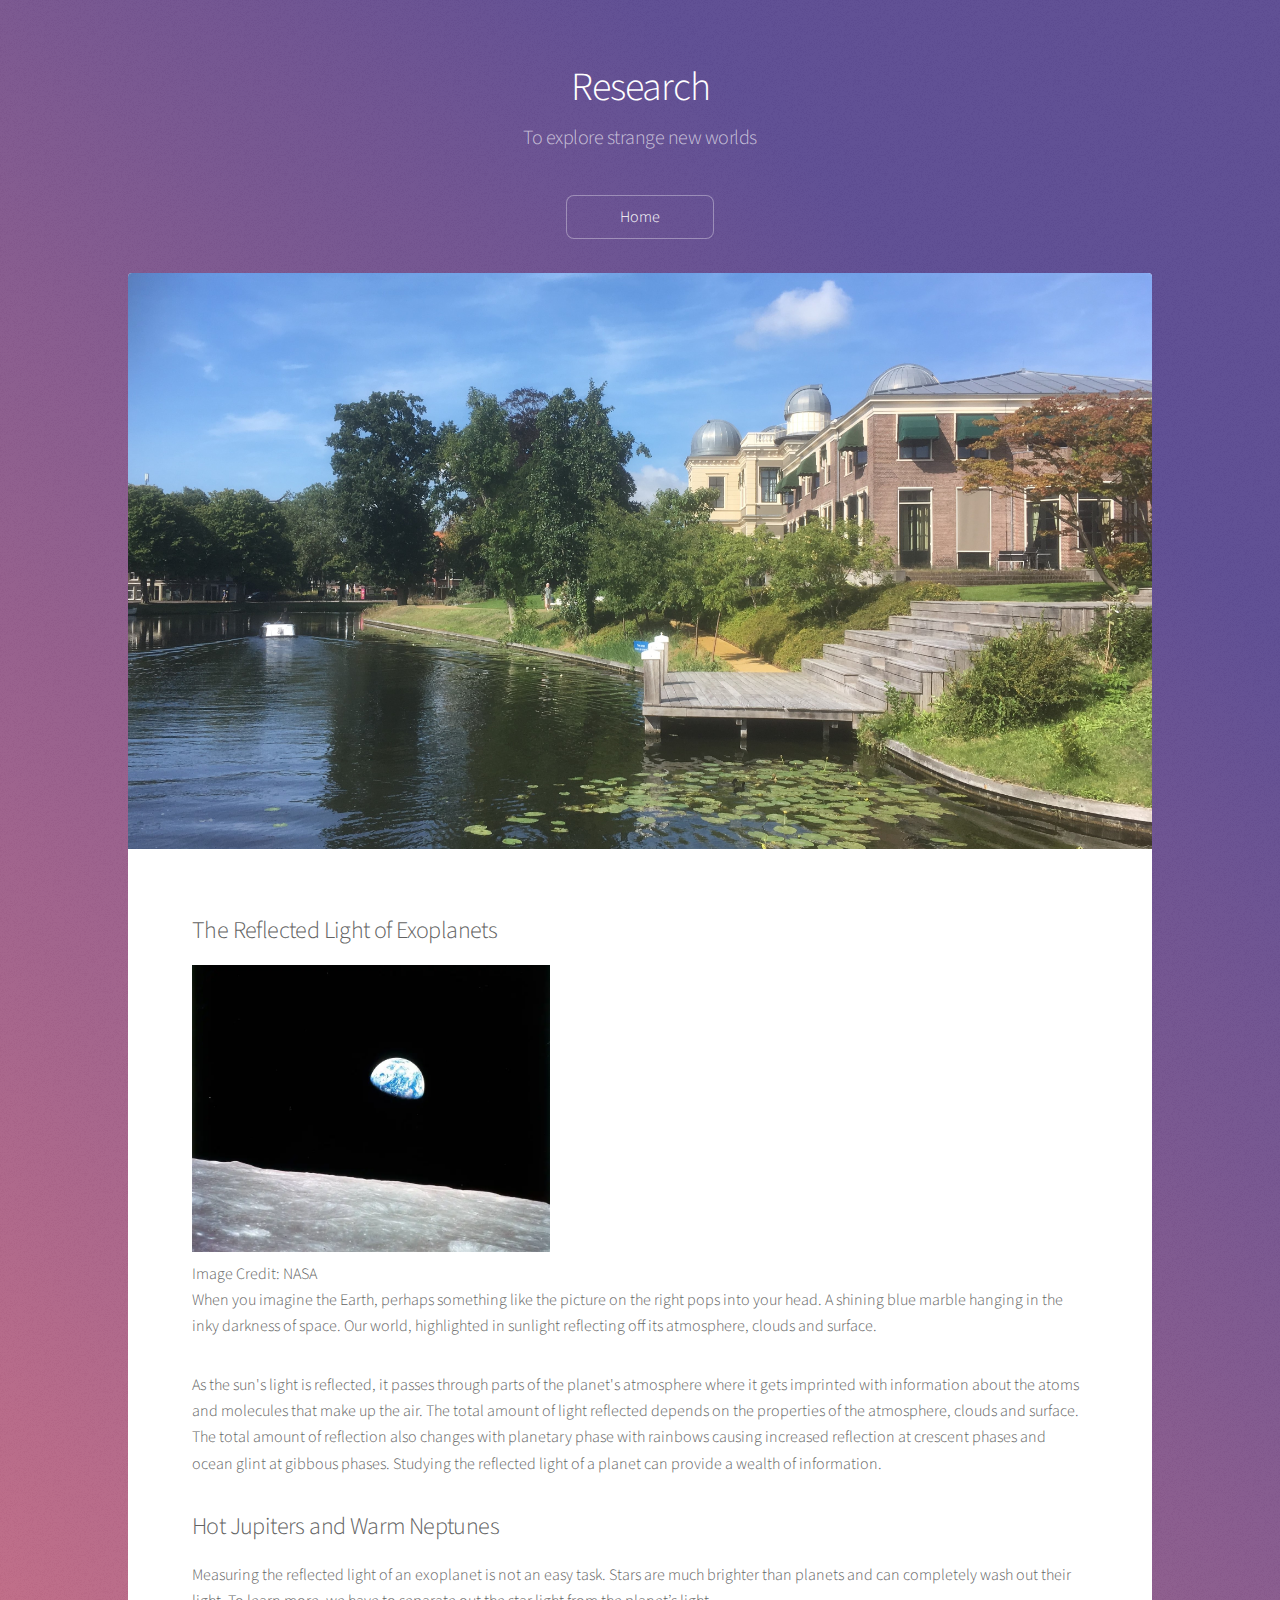
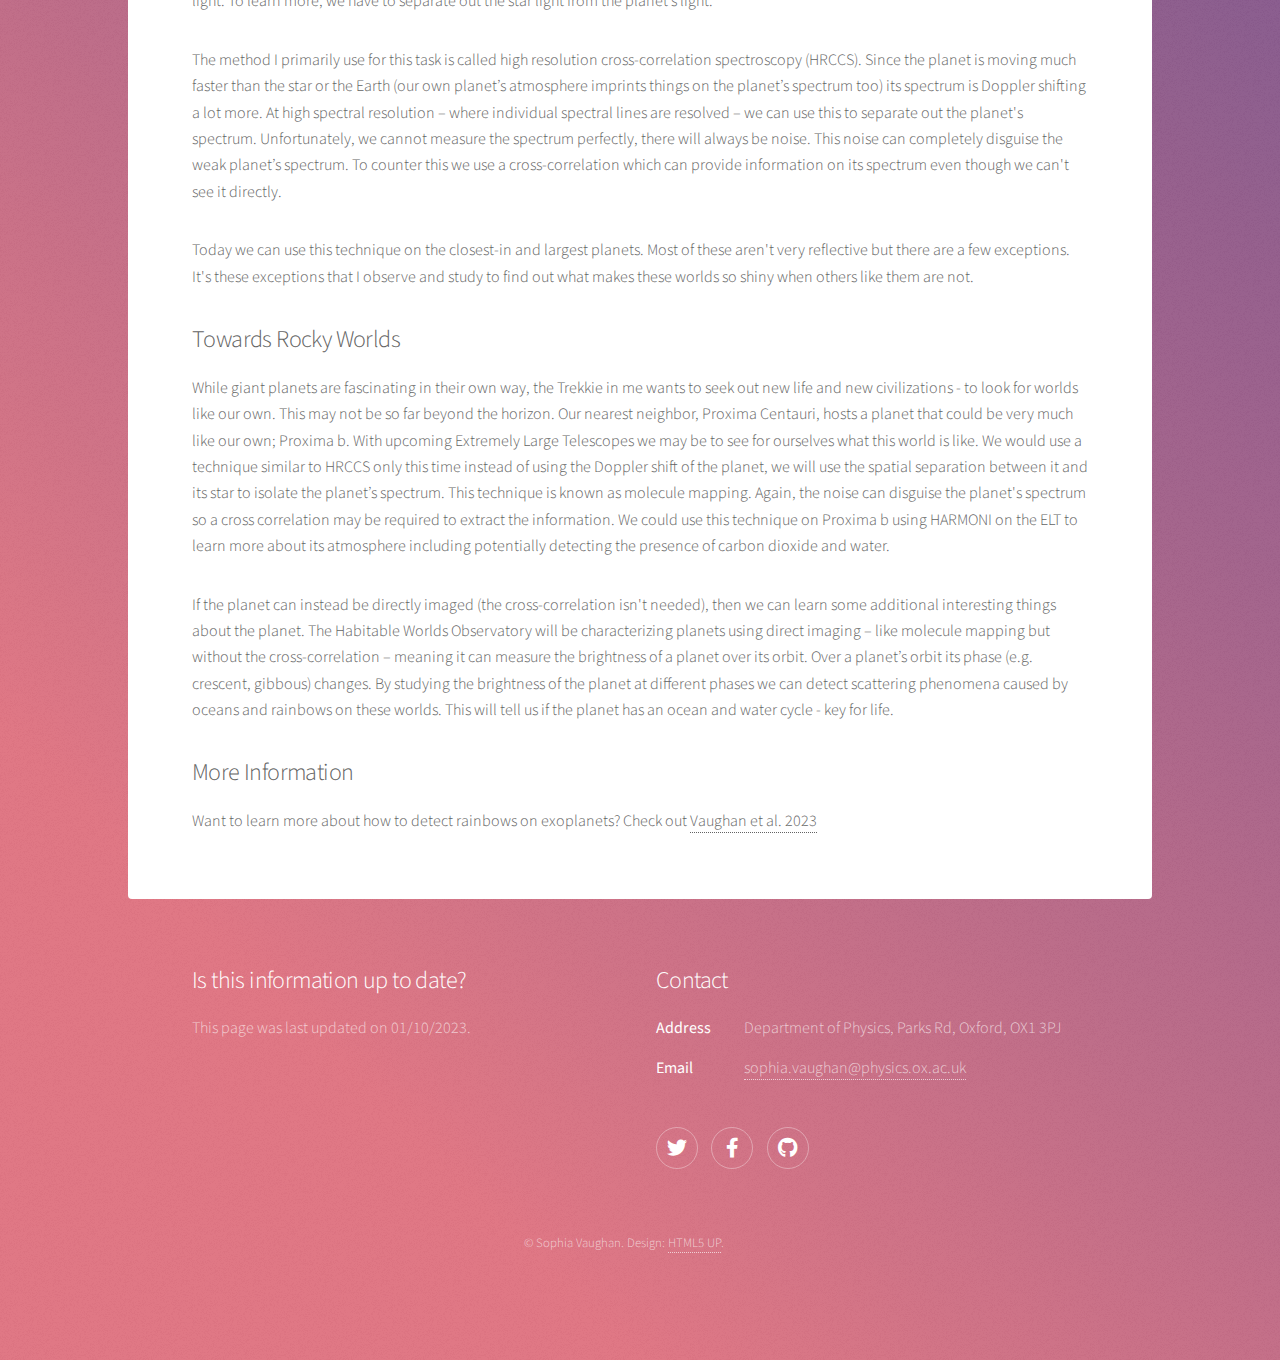
==== research.html @ 65331a4c "maybe the image is fixed now" ====
<!DOCTYPE HTML>
<!--
	Stellar by HTML5 UP
	html5up.net | @ajlkn
	Free for personal and commercial use under the CCA 3.0 license (html5up.net/license)
-->
<html>
	<head>
		<title>Research - Sophia Vaughan</title>
		<meta charset="utf-8" />
		<meta name="viewport" content="width=device-width, initial-scale=1, user-scalable=no" />
		<link rel="stylesheet" href="assets/css/main.css" />
		<noscript><link rel="stylesheet" href="assets/css/noscript.css" /></noscript>
	</head>
	<body class="is-preload">

		<!-- Wrapper -->
			<div id="wrapper">

				<!-- Header -->
					<header id="header">
						<h1>Research</h1>
						<p>To explore strange new worlds</p>
						<ul class="actions special">
							<li><a href="index.html" class="button">Home</a></li>
						</ul>
					</header>

				<!-- Main -->
					<div id="main">

						<!-- Content -->
							<section id="content" class="main">
								<span class="image main"><img src="images/research.JPG" alt="" /></span>
								<h2>The Reflected Light of Exoplanets</h2>
								<figure style="float:right">
  									<img src="images/earthrise.webp" alt="" width="40%">
  									<figcaption>Image Credit: NASA</figcaption>
								</figure>
								<p>When you imagine the Earth, perhaps something like the picture on the right pops into your head. 
									A shining blue marble hanging in the inky darkness of space. 
									Our world, highlighted in sunlight reflecting off its atmosphere, clouds and surface.</p>
								<p>As the sun's light is reflected, it passes through parts of the planet's atmosphere where it gets imprinted with information about the atoms and molecules that make up the air. 
									The total amount of light reflected depends on the properties of the atmosphere, clouds and surface. 
									The total amount of reflection also changes with planetary phase with rainbows causing increased reflection at crescent phases and ocean glint at gibbous phases. 
									Studying the reflected light of a planet can provide a wealth of information.</p>
								<h2>Hot Jupiters and Warm Neptunes</h2>
								<p>Measuring the reflected light of an exoplanet is not an easy task. 
									Stars are much brighter than planets and can completely wash out their light. 
									To learn more, we have to separate out the star light from the planet’s light.</p>
								<p>The method I primarily use for this task is called high resolution cross-correlation spectroscopy (HRCCS). 
									Since the planet is moving much faster than the star or the Earth (our own planet’s atmosphere imprints things on the planet’s spectrum too) its spectrum is Doppler shifting a lot more. 
									At high spectral resolution – where individual spectral lines are resolved – we can use this to separate out the planet's spectrum. 
									Unfortunately, we cannot measure the spectrum perfectly, there will always be noise. This noise can completely disguise the weak planet’s spectrum. 
									To counter this we use a cross-correlation which can provide information on its spectrum even though we can't see it directly. </p>
								<p>Today we can use this technique on the closest-in and largest planets. 
									Most of these aren't very reflective but there are a few exceptions. 
									It's these exceptions that I observe and study to find out what makes these worlds so shiny when others like them are not. </p>
								<h2>Towards Rocky Worlds</h2>
								<p>While giant planets are fascinating in their own way, the Trekkie in me wants to seek out new life and new civilizations - to look for worlds like our own. 
									This may not be so far beyond the horizon. Our nearest neighbor, Proxima Centauri, hosts a planet that could be very much like our own; Proxima b. 
									With upcoming Extremely Large Telescopes we may be to see for ourselves what this world is like. We would use a technique similar to HRCCS only this time instead of using the Doppler shift of the planet, we will use the spatial separation between it and its star to isolate the planet’s spectrum. This technique is known as molecule mapping. 
									Again, the noise can disguise the planet's spectrum so a cross correlation may be required to extract the information. 
									We could use this technique on Proxima b using HARMONI on the ELT to learn more about its atmosphere including potentially detecting the presence of carbon dioxide and water.</p>
								<p>If the planet can instead be directly imaged (the cross-correlation isn't needed), then we can learn some additional interesting things about the planet. 
									The Habitable Worlds Observatory will be characterizing planets using direct imaging – like molecule mapping but without the cross-correlation – meaning it can measure the brightness of a planet over its orbit. 
									Over a planet’s orbit its phase (e.g. crescent, gibbous) changes. By studying the brightness of the planet at different phases we can detect scattering phenomena caused by oceans and rainbows on these worlds. 
									This will tell us if the planet has an ocean and water cycle - key for life.</p>
								<h2>More Information</h2>
								<p>Want to learn more about how to detect rainbows on exoplanets? Check out <a href="https://ui.adsabs.harvard.edu/abs/2023MNRAS.524.5477V/abstract">Vaughan et al. 2023</a></p>
							</section>

					</div>

				<!-- Footer -->
					<footer id="footer">
						<section>
							<h2>Is this information up to date?</h2>
							<p>This page was last updated on 01/10/2023.</p>
						</section>
						<section>
							<h2>Contact</h2>
							<dl class="alt">
								<dt>Address</dt>
								<dd>Department of Physics, Parks Rd, Oxford, OX1 3PJ</dd>
								<dt>Email</dt>
								<dd><a href="mailto:sophia.vaughan@physics.ox.ac.uk">sophia.vaughan@physics.ox.ac.uk</a></dd>
							</dl>
							<ul class="icons">
								<li><a href="https://twitter.com/SophiaRVaughan" class="icon brands fa-twitter alt"><span class="label">Twitter</span></a></li>
								<li><a href="https://www.facebook.com/profile.php?id=100012804750880" class="icon brands fa-facebook-f alt"><span class="label">Facebook</span></a></li>
								<li><a href="https://github.com/SophiaVaughan" class="icon brands fa-github alt"><span class="label">GitHub</span></a></li>
							</ul>
						</section>
						<p class="copyright">&copy; Sophia Vaughan. Design: <a href="https://html5up.net">HTML5 UP</a>.</p>
					</footer>

			</div>

		<!-- Scripts -->
			<script src="assets/js/jquery.min.js"></script>
			<script src="assets/js/jquery.scrollex.min.js"></script>
			<script src="assets/js/jquery.scrolly.min.js"></script>
			<script src="assets/js/browser.min.js"></script>
			<script src="assets/js/breakpoints.min.js"></script>
			<script src="assets/js/util.js"></script>
			<script src="assets/js/main.js"></script>

	</body>
</html>
---- assets/css/main.css ----
@import url(fontawesome-all.min.css);
@import 'https://fonts.googleapis.com/css?family=Source+Sans+Pro:300,400';

/*
	Stellar by HTML5 UP
	html5up.net | @ajlkn
	Free for personal and commercial use under the CCA 3.0 license (html5up.net/license)
*/

html, body, div, span, applet, object,
iframe, h1, h2, h3, h4, h5, h6, p, blockquote,
pre, a, abbr, acronym, address, big, cite,
code, del, dfn, em, img, ins, kbd, q, s, samp,
small, strike, strong, sub, sup, tt, var, b,
u, i, center, dl, dt, dd, ol, ul, li, fieldset,
form, label, legend, table, caption, tbody,
tfoot, thead, tr, th, td, article, aside,
canvas, details, embed, figure, figcaption,
footer, header, hgroup, menu, nav, output, ruby,
section, summary, time, mark, audio, video {
	margin: 0;
	padding: 0;
	border: 0;
	font-size: 100%;
	font: inherit;
	vertical-align: baseline;}

article, aside, details, figcaption, figure,
footer, header, hgroup, menu, nav, section {
	display: block;}

body {
	line-height: 1;
}

ol, ul {
	list-style: none;
}

blockquote, q {
	quotes: none;
}

	blockquote:before, blockquote:after, q:before, q:after {
		content: '';
		content: none;
	}

table {
	border-collapse: collapse;
	border-spacing: 0;
}

body {
	-webkit-text-size-adjust: none;
}

mark {
	background-color: transparent;
	color: inherit;
}

input::-moz-focus-inner {
	border: 0;
	padding: 0;
}

input, select, textarea {
	-moz-appearance: none;
	-webkit-appearance: none;
	-ms-appearance: none;
	appearance: none;
}

/* Basic */

	@-ms-viewport {
		width: device-width;
	}

	body {
		-ms-overflow-style: scrollbar;
	}

	@media screen and (max-width: 480px) {

		html, body {
			min-width: 320px;
		}

	}

	html {
		box-sizing: border-box;
	}

	*, *:before, *:after {
		box-sizing: inherit;
	}

	body {
		background-color: #5987b3;
		background-image: url("images/overlay.png"), -moz-linear-gradient(45deg, #e37682 15%, #5f4d93 85%);
		background-image: url("images/overlay.png"), -webkit-linear-gradient(45deg, #e37682 15%, #5f4d93 85%);
		background-image: url("images/overlay.png"), -ms-linear-gradient(45deg, #e37682 15%, #5f4d93 85%);
		background-image: url("images/overlay.png"), linear-gradient(45deg, #e37682 15%, #5f4d93 85%);
	}

		body.is-preload *, body.is-preload *:before, body.is-preload *:after {
			-moz-animation: none !important;
			-webkit-animation: none !important;
			-ms-animation: none !important;
			animation: none !important;
			-moz-transition: none !important;
			-webkit-transition: none !important;
			-ms-transition: none !important;
			transition: none !important;
		}

/* Type */

	body {
		background-color: #5987b3;
		color: rgba(255, 255, 255, 0.65);
	}

	body, input, select, textarea {
		font-family: "Source Sans Pro", Helvetica, sans-serif;
		font-size: 17pt;
		font-weight: 300;
		line-height: 1.65;
	}

		@media screen and (max-width: 1680px) {

			body, input, select, textarea {
				font-size: 14pt;
			}

		}

		@media screen and (max-width: 1280px) {

			body, input, select, textarea {
				font-size: 12pt;
			}

		}

		@media screen and (max-width: 360px) {

			body, input, select, textarea {
				font-size: 11pt;
			}

		}

	a {
		-moz-transition: color 0.2s ease, border-bottom 0.2s ease;
		-webkit-transition: color 0.2s ease, border-bottom 0.2s ease;
		-ms-transition: color 0.2s ease, border-bottom 0.2s ease;
		transition: color 0.2s ease, border-bottom 0.2s ease;
		text-decoration: none;
		border-bottom: dotted 1px;
		color: inherit;
	}

		a:hover {
			border-bottom-color: transparent;
		}

	strong, b {
		font-weight: 400;
	}

	em, i {
		font-style: italic;
	}

	p {
		margin: 0 0 2em 0;
	}

		p.content {
			-moz-columns: 20em 2;
			-webkit-columns: 20em 2;
			-ms-columns: 20em 2;
			columns: 20em 2;
			-moz-column-gap: 2em;
			-webkit-column-gap: 2em;
			-ms-column-gap: 2em;
			column-gap: 2em;
			text-align: justify;
		}

	h1, h2, h3, h4, h5, h6 {
		font-weight: 300;
		line-height: 1.5;
		margin: 0 0 0.7em 0;
		letter-spacing: -0.025em;
	}

		h1 a, h2 a, h3 a, h4 a, h5 a, h6 a {
			color: inherit;
			text-decoration: none;
		}

	h1 {
		font-size: 2.5em;
		line-height: 1.2;
	}

	h2 {
		font-size: 1.5em;
	}

	h3 {
		font-size: 1.25em;
	}

	h4 {
		font-size: 1.1em;
	}

	h5 {
		font-size: 0.9em;
	}

	h6 {
		font-size: 0.7em;
	}

	@media screen and (max-width: 736px) {

		h1 {
			font-size: 2em;
		}

	}

	sub {
		font-size: 0.8em;
		position: relative;
		top: 0.5em;
	}

	sup {
		font-size: 0.8em;
		position: relative;
		top: -0.5em;
	}

	blockquote {
		border-left: solid 4px;
		font-style: italic;
		margin: 0 0 2em 0;
		padding: 0.5em 0 0.5em 2em;
	}

	code {
		border-radius: 8px;
		border: solid 1px;
		font-family: "Courier New", monospace;
		font-size: 0.9em;
		margin: 0 0.25em;
		padding: 0.25em 0.65em;
	}

	pre {
		-webkit-overflow-scrolling: touch;
		font-family: "Courier New", monospace;
		font-size: 0.9em;
		margin: 0 0 2em 0;
	}

		pre code {
			display: block;
			line-height: 1.75;
			padding: 1em 1.5em;
			overflow-x: auto;
		}

	hr {
		border: 0;
		border-bottom: solid 1px;
		margin: 2em 0;
	}

		hr.major {
			margin: 3em 0;
		}

	.align-left {
		text-align: left;
	}

	.align-center {
		text-align: center;
	}

	.align-right {
		text-align: right;
	}

	input, select, textarea {
		color: #ffffff;
	}

	a:hover {
		color: #ffffff;
	}

	strong, b {
		color: #ffffff;
	}

	h1, h2, h3, h4, h5, h6 {
		color: #ffffff;
	}

	blockquote {
		border-left-color: rgba(255, 255, 255, 0.35);
	}

	code {
		background: rgba(255, 255, 255, 0.075);
		border-color: rgba(255, 255, 255, 0.35);
	}

	hr {
		border-bottom-color: rgba(255, 255, 255, 0.35);
	}

/* Row */

	.row {
		display: flex;
		flex-wrap: wrap;
		box-sizing: border-box;
		align-items: stretch;
	}

		.row > * {
			box-sizing: border-box;
		}

		.row.gtr-uniform > * > :last-child {
			margin-bottom: 0;
		}

		.row.aln-left {
			justify-content: flex-start;
		}

		.row.aln-center {
			justify-content: center;
		}

		.row.aln-right {
			justify-content: flex-end;
		}

		.row.aln-top {
			align-items: flex-start;
		}

		.row.aln-middle {
			align-items: center;
		}

		.row.aln-bottom {
			align-items: flex-end;
		}

		.row > .imp {
			order: -1;
		}

		.row > .col-1 {
			width: 8.33333%;
		}

		.row > .off-1 {
			margin-left: 8.33333%;
		}

		.row > .col-2 {
			width: 16.66667%;
		}

		.row > .off-2 {
			margin-left: 16.66667%;
		}

		.row > .col-3 {
			width: 25%;
		}

		.row > .off-3 {
			margin-left: 25%;
		}

		.row > .col-4 {
			width: 33.33333%;
		}

		.row > .off-4 {
			margin-left: 33.33333%;
		}

		.row > .col-5 {
			width: 41.66667%;
		}

		.row > .off-5 {
			margin-left: 41.66667%;
		}

		.row > .col-6 {
			width: 50%;
		}

		.row > .off-6 {
			margin-left: 50%;
		}

		.row > .col-7 {
			width: 58.33333%;
		}

		.row > .off-7 {
			margin-left: 58.33333%;
		}

		.row > .col-8 {
			width: 66.66667%;
		}

		.row > .off-8 {
			margin-left: 66.66667%;
		}

		.row > .col-9 {
			width: 75%;
		}

		.row > .off-9 {
			margin-left: 75%;
		}

		.row > .col-10 {
			width: 83.33333%;
		}

		.row > .off-10 {
			margin-left: 83.33333%;
		}

		.row > .col-11 {
			width: 91.66667%;
		}

		.row > .off-11 {
			margin-left: 91.66667%;
		}

		.row > .col-12 {
			width: 100%;
		}

		.row > .off-12 {
			margin-left: 100%;
		}

		.row.gtr-0 {
			margin-top: 0;
			margin-left: 0em;
		}

			.row.gtr-0 > * {
				padding: 0 0 0 0em;
			}

			.row.gtr-0.gtr-uniform {
				margin-top: 0em;
			}

				.row.gtr-0.gtr-uniform > * {
					padding-top: 0em;
				}

		.row.gtr-25 {
			margin-top: 0;
			margin-left: -0.375em;
		}

			.row.gtr-25 > * {
				padding: 0 0 0 0.375em;
			}

			.row.gtr-25.gtr-uniform {
				margin-top: -0.375em;
			}

				.row.gtr-25.gtr-uniform > * {
					padding-top: 0.375em;
				}

		.row.gtr-50 {
			margin-top: 0;
			margin-left: -0.75em;
		}

			.row.gtr-50 > * {
				padding: 0 0 0 0.75em;
			}

			.row.gtr-50.gtr-uniform {
				margin-top: -0.75em;
			}

				.row.gtr-50.gtr-uniform > * {
					padding-top: 0.75em;
				}

		.row {
			margin-top: 0;
			margin-left: -1.5em;
		}

			.row > * {
				padding: 0 0 0 1.5em;
			}

			.row.gtr-uniform {
				margin-top: -1.5em;
			}

				.row.gtr-uniform > * {
					padding-top: 1.5em;
				}

		.row.gtr-150 {
			margin-top: 0;
			margin-left: -2.25em;
		}

			.row.gtr-150 > * {
				padding: 0 0 0 2.25em;
			}

			.row.gtr-150.gtr-uniform {
				margin-top: -2.25em;
			}

				.row.gtr-150.gtr-uniform > * {
					padding-top: 2.25em;
				}

		.row.gtr-200 {
			margin-top: 0;
			margin-left: -3em;
		}

			.row.gtr-200 > * {
				padding: 0 0 0 3em;
			}

			.row.gtr-200.gtr-uniform {
				margin-top: -3em;
			}

				.row.gtr-200.gtr-uniform > * {
					padding-top: 3em;
				}

		@media screen and (max-width: 1680px) {

			.row {
				display: flex;
				flex-wrap: wrap;
				box-sizing: border-box;
				align-items: stretch;
			}

				.row > * {
					box-sizing: border-box;
				}

				.row.gtr-uniform > * > :last-child {
					margin-bottom: 0;
				}

				.row.aln-left {
					justify-content: flex-start;
				}

				.row.aln-center {
					justify-content: center;
				}

				.row.aln-right {
					justify-content: flex-end;
				}

				.row.aln-top {
					align-items: flex-start;
				}

				.row.aln-middle {
					align-items: center;
				}

				.row.aln-bottom {
					align-items: flex-end;
				}

				.row > .imp-xlarge {
					order: -1;
				}

				.row > .col-1-xlarge {
					width: 8.33333%;
				}

				.row > .off-1-xlarge {
					margin-left: 8.33333%;
				}

				.row > .col-2-xlarge {
					width: 16.66667%;
				}

				.row > .off-2-xlarge {
					margin-left: 16.66667%;
				}

				.row > .col-3-xlarge {
					width: 25%;
				}

				.row > .off-3-xlarge {
					margin-left: 25%;
				}

				.row > .col-4-xlarge {
					width: 33.33333%;
				}

				.row > .off-4-xlarge {
					margin-left: 33.33333%;
				}

				.row > .col-5-xlarge {
					width: 41.66667%;
				}

				.row > .off-5-xlarge {
					margin-left: 41.66667%;
				}

				.row > .col-6-xlarge {
					width: 50%;
				}

				.row > .off-6-xlarge {
					margin-left: 50%;
				}

				.row > .col-7-xlarge {
					width: 58.33333%;
				}

				.row > .off-7-xlarge {
					margin-left: 58.33333%;
				}

				.row > .col-8-xlarge {
					width: 66.66667%;
				}

				.row > .off-8-xlarge {
					margin-left: 66.66667%;
				}

				.row > .col-9-xlarge {
					width: 75%;
				}

				.row > .off-9-xlarge {
					margin-left: 75%;
				}

				.row > .col-10-xlarge {
					width: 83.33333%;
				}

				.row > .off-10-xlarge {
					margin-left: 83.33333%;
				}

				.row > .col-11-xlarge {
					width: 91.66667%;
				}

				.row > .off-11-xlarge {
					margin-left: 91.66667%;
				}

				.row > .col-12-xlarge {
					width: 100%;
				}

				.row > .off-12-xlarge {
					margin-left: 100%;
				}

				.row.gtr-0 {
					margin-top: 0;
					margin-left: 0em;
				}

					.row.gtr-0 > * {
						padding: 0 0 0 0em;
					}

					.row.gtr-0.gtr-uniform {
						margin-top: 0em;
					}

						.row.gtr-0.gtr-uniform > * {
							padding-top: 0em;
						}

				.row.gtr-25 {
					margin-top: 0;
					margin-left: -0.375em;
				}

					.row.gtr-25 > * {
						padding: 0 0 0 0.375em;
					}

					.row.gtr-25.gtr-uniform {
						margin-top: -0.375em;
					}

						.row.gtr-25.gtr-uniform > * {
							padding-top: 0.375em;
						}

				.row.gtr-50 {
					margin-top: 0;
					margin-left: -0.75em;
				}

					.row.gtr-50 > * {
						padding: 0 0 0 0.75em;
					}

					.row.gtr-50.gtr-uniform {
						margin-top: -0.75em;
					}

						.row.gtr-50.gtr-uniform > * {
							padding-top: 0.75em;
						}

				.row {
					margin-top: 0;
					margin-left: -1.5em;
				}

					.row > * {
						padding: 0 0 0 1.5em;
					}

					.row.gtr-uniform {
						margin-top: -1.5em;
					}

						.row.gtr-uniform > * {
							padding-top: 1.5em;
						}

				.row.gtr-150 {
					margin-top: 0;
					margin-left: -2.25em;
				}

					.row.gtr-150 > * {
						padding: 0 0 0 2.25em;
					}

					.row.gtr-150.gtr-uniform {
						margin-top: -2.25em;
					}

						.row.gtr-150.gtr-uniform > * {
							padding-top: 2.25em;
						}

				.row.gtr-200 {
					margin-top: 0;
					margin-left: -3em;
				}

					.row.gtr-200 > * {
						padding: 0 0 0 3em;
					}

					.row.gtr-200.gtr-uniform {
						margin-top: -3em;
					}

						.row.gtr-200.gtr-uniform > * {
							padding-top: 3em;
						}

		}

		@media screen and (max-width: 1280px) {

			.row {
				display: flex;
				flex-wrap: wrap;
				box-sizing: border-box;
				align-items: stretch;
			}

				.row > * {
					box-sizing: border-box;
				}

				.row.gtr-uniform > * > :last-child {
					margin-bottom: 0;
				}

				.row.aln-left {
					justify-content: flex-start;
				}

				.row.aln-center {
					justify-content: center;
				}

				.row.aln-right {
					justify-content: flex-end;
				}

				.row.aln-top {
					align-items: flex-start;
				}

				.row.aln-middle {
					align-items: center;
				}

				.row.aln-bottom {
					align-items: flex-end;
				}

				.row > .imp-large {
					order: -1;
				}

				.row > .col-1-large {
					width: 8.33333%;
				}

				.row > .off-1-large {
					margin-left: 8.33333%;
				}

				.row > .col-2-large {
					width: 16.66667%;
				}

				.row > .off-2-large {
					margin-left: 16.66667%;
				}

				.row > .col-3-large {
					width: 25%;
				}

				.row > .off-3-large {
					margin-left: 25%;
				}

				.row > .col-4-large {
					width: 33.33333%;
				}

				.row > .off-4-large {
					margin-left: 33.33333%;
				}

				.row > .col-5-large {
					width: 41.66667%;
				}

				.row > .off-5-large {
					margin-left: 41.66667%;
				}

				.row > .col-6-large {
					width: 50%;
				}

				.row > .off-6-large {
					margin-left: 50%;
				}

				.row > .col-7-large {
					width: 58.33333%;
				}

				.row > .off-7-large {
					margin-left: 58.33333%;
				}

				.row > .col-8-large {
					width: 66.66667%;
				}

				.row > .off-8-large {
					margin-left: 66.66667%;
				}

				.row > .col-9-large {
					width: 75%;
				}

				.row > .off-9-large {
					margin-left: 75%;
				}

				.row > .col-10-large {
					width: 83.33333%;
				}

				.row > .off-10-large {
					margin-left: 83.33333%;
				}

				.row > .col-11-large {
					width: 91.66667%;
				}

				.row > .off-11-large {
					margin-left: 91.66667%;
				}

				.row > .col-12-large {
					width: 100%;
				}

				.row > .off-12-large {
					margin-left: 100%;
				}

				.row.gtr-0 {
					margin-top: 0;
					margin-left: 0em;
				}

					.row.gtr-0 > * {
						padding: 0 0 0 0em;
					}

					.row.gtr-0.gtr-uniform {
						margin-top: 0em;
					}

						.row.gtr-0.gtr-uniform > * {
							padding-top: 0em;
						}

				.row.gtr-25 {
					margin-top: 0;
					margin-left: -0.375em;
				}

					.row.gtr-25 > * {
						padding: 0 0 0 0.375em;
					}

					.row.gtr-25.gtr-uniform {
						margin-top: -0.375em;
					}

						.row.gtr-25.gtr-uniform > * {
							padding-top: 0.375em;
						}

				.row.gtr-50 {
					margin-top: 0;
					margin-left: -0.75em;
				}

					.row.gtr-50 > * {
						padding: 0 0 0 0.75em;
					}

					.row.gtr-50.gtr-uniform {
						margin-top: -0.75em;
					}

						.row.gtr-50.gtr-uniform > * {
							padding-top: 0.75em;
						}

				.row {
					margin-top: 0;
					margin-left: -1.5em;
				}

					.row > * {
						padding: 0 0 0 1.5em;
					}

					.row.gtr-uniform {
						margin-top: -1.5em;
					}

						.row.gtr-uniform > * {
							padding-top: 1.5em;
						}

				.row.gtr-150 {
					margin-top: 0;
					margin-left: -2.25em;
				}

					.row.gtr-150 > * {
						padding: 0 0 0 2.25em;
					}

					.row.gtr-150.gtr-uniform {
						margin-top: -2.25em;
					}

						.row.gtr-150.gtr-uniform > * {
							padding-top: 2.25em;
						}

				.row.gtr-200 {
					margin-top: 0;
					margin-left: -3em;
				}

					.row.gtr-200 > * {
						padding: 0 0 0 3em;
					}

					.row.gtr-200.gtr-uniform {
						margin-top: -3em;
					}

						.row.gtr-200.gtr-uniform > * {
							padding-top: 3em;
						}

		}

		@media screen and (max-width: 980px) {

			.row {
				display: flex;
				flex-wrap: wrap;
				box-sizing: border-box;
				align-items: stretch;
			}

				.row > * {
					box-sizing: border-box;
				}

				.row.gtr-uniform > * > :last-child {
					margin-bottom: 0;
				}

				.row.aln-left {
					justify-content: flex-start;
				}

				.row.aln-center {
					justify-content: center;
				}

				.row.aln-right {
					justify-content: flex-end;
				}

				.row.aln-top {
					align-items: flex-start;
				}

				.row.aln-middle {
					align-items: center;
				}

				.row.aln-bottom {
					align-items: flex-end;
				}

				.row > .imp-medium {
					order: -1;
				}

				.row > .col-1-medium {
					width: 8.33333%;
				}

				.row > .off-1-medium {
					margin-left: 8.33333%;
				}

				.row > .col-2-medium {
					width: 16.66667%;
				}

				.row > .off-2-medium {
					margin-left: 16.66667%;
				}

				.row > .col-3-medium {
					width: 25%;
				}

				.row > .off-3-medium {
					margin-left: 25%;
				}

				.row > .col-4-medium {
					width: 33.33333%;
				}

				.row > .off-4-medium {
					margin-left: 33.33333%;
				}

				.row > .col-5-medium {
					width: 41.66667%;
				}

				.row > .off-5-medium {
					margin-left: 41.66667%;
				}

				.row > .col-6-medium {
					width: 50%;
				}

				.row > .off-6-medium {
					margin-left: 50%;
				}

				.row > .col-7-medium {
					width: 58.33333%;
				}

				.row > .off-7-medium {
					margin-left: 58.33333%;
				}

				.row > .col-8-medium {
					width: 66.66667%;
				}

				.row > .off-8-medium {
					margin-left: 66.66667%;
				}

				.row > .col-9-medium {
					width: 75%;
				}

				.row > .off-9-medium {
					margin-left: 75%;
				}

				.row > .col-10-medium {
					width: 83.33333%;
				}

				.row > .off-10-medium {
					margin-left: 83.33333%;
				}

				.row > .col-11-medium {
					width: 91.66667%;
				}

				.row > .off-11-medium {
					margin-left: 91.66667%;
				}

				.row > .col-12-medium {
					width: 100%;
				}

				.row > .off-12-medium {
					margin-left: 100%;
				}

				.row.gtr-0 {
					margin-top: 0;
					margin-left: 0em;
				}

					.row.gtr-0 > * {
						padding: 0 0 0 0em;
					}

					.row.gtr-0.gtr-uniform {
						margin-top: 0em;
					}

						.row.gtr-0.gtr-uniform > * {
							padding-top: 0em;
						}

				.row.gtr-25 {
					margin-top: 0;
					margin-left: -0.375em;
				}

					.row.gtr-25 > * {
						padding: 0 0 0 0.375em;
					}

					.row.gtr-25.gtr-uniform {
						margin-top: -0.375em;
					}

						.row.gtr-25.gtr-uniform > * {
							padding-top: 0.375em;
						}

				.row.gtr-50 {
					margin-top: 0;
					margin-left: -0.75em;
				}

					.row.gtr-50 > * {
						padding: 0 0 0 0.75em;
					}

					.row.gtr-50.gtr-uniform {
						margin-top: -0.75em;
					}

						.row.gtr-50.gtr-uniform > * {
							padding-top: 0.75em;
						}

				.row {
					margin-top: 0;
					margin-left: -1.5em;
				}

					.row > * {
						padding: 0 0 0 1.5em;
					}

					.row.gtr-uniform {
						margin-top: -1.5em;
					}

						.row.gtr-uniform > * {
							padding-top: 1.5em;
						}

				.row.gtr-150 {
					margin-top: 0;
					margin-left: -2.25em;
				}

					.row.gtr-150 > * {
						padding: 0 0 0 2.25em;
					}

					.row.gtr-150.gtr-uniform {
						margin-top: -2.25em;
					}

						.row.gtr-150.gtr-uniform > * {
							padding-top: 2.25em;
						}

				.row.gtr-200 {
					margin-top: 0;
					margin-left: -3em;
				}

					.row.gtr-200 > * {
						padding: 0 0 0 3em;
					}

					.row.gtr-200.gtr-uniform {
						margin-top: -3em;
					}

						.row.gtr-200.gtr-uniform > * {
							padding-top: 3em;
						}

		}

		@media screen and (max-width: 736px) {

			.row {
				display: flex;
				flex-wrap: wrap;
				box-sizing: border-box;
				align-items: stretch;
			}

				.row > * {
					box-sizing: border-box;
				}

				.row.gtr-uniform > * > :last-child {
					margin-bottom: 0;
				}

				.row.aln-left {
					justify-content: flex-start;
				}

				.row.aln-center {
					justify-content: center;
				}

				.row.aln-right {
					justify-content: flex-end;
				}

				.row.aln-top {
					align-items: flex-start;
				}

				.row.aln-middle {
					align-items: center;
				}

				.row.aln-bottom {
					align-items: flex-end;
				}

				.row > .imp-small {
					order: -1;
				}

				.row > .col-1-small {
					width: 8.33333%;
				}

				.row > .off-1-small {
					margin-left: 8.33333%;
				}

				.row > .col-2-small {
					width: 16.66667%;
				}

				.row > .off-2-small {
					margin-left: 16.66667%;
				}

				.row > .col-3-small {
					width: 25%;
				}

				.row > .off-3-small {
					margin-left: 25%;
				}

				.row > .col-4-small {
					width: 33.33333%;
				}

				.row > .off-4-small {
					margin-left: 33.33333%;
				}

				.row > .col-5-small {
					width: 41.66667%;
				}

				.row > .off-5-small {
					margin-left: 41.66667%;
				}

				.row > .col-6-small {
					width: 50%;
				}

				.row > .off-6-small {
					margin-left: 50%;
				}

				.row > .col-7-small {
					width: 58.33333%;
				}

				.row > .off-7-small {
					margin-left: 58.33333%;
				}

				.row > .col-8-small {
					width: 66.66667%;
				}

				.row > .off-8-small {
					margin-left: 66.66667%;
				}

				.row > .col-9-small {
					width: 75%;
				}

				.row > .off-9-small {
					margin-left: 75%;
				}

				.row > .col-10-small {
					width: 83.33333%;
				}

				.row > .off-10-small {
					margin-left: 83.33333%;
				}

				.row > .col-11-small {
					width: 91.66667%;
				}

				.row > .off-11-small {
					margin-left: 91.66667%;
				}

				.row > .col-12-small {
					width: 100%;
				}

				.row > .off-12-small {
					margin-left: 100%;
				}

				.row.gtr-0 {
					margin-top: 0;
					margin-left: 0em;
				}

					.row.gtr-0 > * {
						padding: 0 0 0 0em;
					}

					.row.gtr-0.gtr-uniform {
						margin-top: 0em;
					}

						.row.gtr-0.gtr-uniform > * {
							padding-top: 0em;
						}

				.row.gtr-25 {
					margin-top: 0;
					margin-left: -0.25em;
				}

					.row.gtr-25 > * {
						padding: 0 0 0 0.25em;
					}

					.row.gtr-25.gtr-uniform {
						margin-top: -0.25em;
					}

						.row.gtr-25.gtr-uniform > * {
							padding-top: 0.25em;
						}

				.row.gtr-50 {
					margin-top: 0;
					margin-left: -0.5em;
				}

					.row.gtr-50 > * {
						padding: 0 0 0 0.5em;
					}

					.row.gtr-50.gtr-uniform {
						margin-top: -0.5em;
					}

						.row.gtr-50.gtr-uniform > * {
							padding-top: 0.5em;
						}

				.row {
					margin-top: 0;
					margin-left: -1em;
				}

					.row > * {
						padding: 0 0 0 1em;
					}

					.row.gtr-uniform {
						margin-top: -1em;
					}

						.row.gtr-uniform > * {
							padding-top: 1em;
						}

				.row.gtr-150 {
					margin-top: 0;
					margin-left: -1.5em;
				}

					.row.gtr-150 > * {
						padding: 0 0 0 1.5em;
					}

					.row.gtr-150.gtr-uniform {
						margin-top: -1.5em;
					}

						.row.gtr-150.gtr-uniform > * {
							padding-top: 1.5em;
						}

				.row.gtr-200 {
					margin-top: 0;
					margin-left: -2em;
				}

					.row.gtr-200 > * {
						padding: 0 0 0 2em;
					}

					.row.gtr-200.gtr-uniform {
						margin-top: -2em;
					}

						.row.gtr-200.gtr-uniform > * {
							padding-top: 2em;
						}

		}

		@media screen and (max-width: 480px) {

			.row {
				display: flex;
				flex-wrap: wrap;
				box-sizing: border-box;
				align-items: stretch;
			}

				.row > * {
					box-sizing: border-box;
				}

				.row.gtr-uniform > * > :last-child {
					margin-bottom: 0;
				}

				.row.aln-left {
					justify-content: flex-start;
				}

				.row.aln-center {
					justify-content: center;
				}

				.row.aln-right {
					justify-content: flex-end;
				}

				.row.aln-top {
					align-items: flex-start;
				}

				.row.aln-middle {
					align-items: center;
				}

				.row.aln-bottom {
					align-items: flex-end;
				}

				.row > .imp-xsmall {
					order: -1;
				}

				.row > .col-1-xsmall {
					width: 8.33333%;
				}

				.row > .off-1-xsmall {
					margin-left: 8.33333%;
				}

				.row > .col-2-xsmall {
					width: 16.66667%;
				}

				.row > .off-2-xsmall {
					margin-left: 16.66667%;
				}

				.row > .col-3-xsmall {
					width: 25%;
				}

				.row > .off-3-xsmall {
					margin-left: 25%;
				}

				.row > .col-4-xsmall {
					width: 33.33333%;
				}

				.row > .off-4-xsmall {
					margin-left: 33.33333%;
				}

				.row > .col-5-xsmall {
					width: 41.66667%;
				}

				.row > .off-5-xsmall {
					margin-left: 41.66667%;
				}

				.row > .col-6-xsmall {
					width: 50%;
				}

				.row > .off-6-xsmall {
					margin-left: 50%;
				}

				.row > .col-7-xsmall {
					width: 58.33333%;
				}

				.row > .off-7-xsmall {
					margin-left: 58.33333%;
				}

				.row > .col-8-xsmall {
					width: 66.66667%;
				}

				.row > .off-8-xsmall {
					margin-left: 66.66667%;
				}

				.row > .col-9-xsmall {
					width: 75%;
				}

				.row > .off-9-xsmall {
					margin-left: 75%;
				}

				.row > .col-10-xsmall {
					width: 83.33333%;
				}

				.row > .off-10-xsmall {
					margin-left: 83.33333%;
				}

				.row > .col-11-xsmall {
					width: 91.66667%;
				}

				.row > .off-11-xsmall {
					margin-left: 91.66667%;
				}

				.row > .col-12-xsmall {
					width: 100%;
				}

				.row > .off-12-xsmall {
					margin-left: 100%;
				}

				.row.gtr-0 {
					margin-top: 0;
					margin-left: 0em;
				}

					.row.gtr-0 > * {
						padding: 0 0 0 0em;
					}

					.row.gtr-0.gtr-uniform {
						margin-top: 0em;
					}

						.row.gtr-0.gtr-uniform > * {
							padding-top: 0em;
						}

				.row.gtr-25 {
					margin-top: 0;
					margin-left: -0.3125em;
				}

					.row.gtr-25 > * {
						padding: 0 0 0 0.3125em;
					}

					.row.gtr-25.gtr-uniform {
						margin-top: -0.3125em;
					}

						.row.gtr-25.gtr-uniform > * {
							padding-top: 0.3125em;
						}

				.row.gtr-50 {
					margin-top: 0;
					margin-left: -0.625em;
				}

					.row.gtr-50 > * {
						padding: 0 0 0 0.625em;
					}

					.row.gtr-50.gtr-uniform {
						margin-top: -0.625em;
					}

						.row.gtr-50.gtr-uniform > * {
							padding-top: 0.625em;
						}

				.row {
					margin-top: 0;
					margin-left: -1.25em;
				}

					.row > * {
						padding: 0 0 0 1.25em;
					}

					.row.gtr-uniform {
						margin-top: -1.25em;
					}

						.row.gtr-uniform > * {
							padding-top: 1.25em;
						}

				.row.gtr-150 {
					margin-top: 0;
					margin-left: -1.875em;
				}

					.row.gtr-150 > * {
						padding: 0 0 0 1.875em;
					}

					.row.gtr-150.gtr-uniform {
						margin-top: -1.875em;
					}

						.row.gtr-150.gtr-uniform > * {
							padding-top: 1.875em;
						}

				.row.gtr-200 {
					margin-top: 0;
					margin-left: -2.5em;
				}

					.row.gtr-200 > * {
						padding: 0 0 0 2.5em;
					}

					.row.gtr-200.gtr-uniform {
						margin-top: -2.5em;
					}

						.row.gtr-200.gtr-uniform > * {
							padding-top: 2.5em;
						}

		}

/* Box */

	.box {
		border-radius: 8px;
		border: solid;
		margin-bottom: 2em;
		padding: 1.5em;
	}

		.box > :last-child,
		.box > :last-child > :last-child,
		.box > :last-child > :last-child > :last-child {
			margin-bottom: 0;
		}

		.box.alt {
			border: 0;
			border-radius: 0;
			padding: 0;
		}

	.box {
		border-color: rgba(255, 255, 255, 0.35);
	}

/* Button */

	input[type="submit"],
	input[type="reset"],
	input[type="button"],
	button,
	.button {
		-moz-appearance: none;
		-webkit-appearance: none;
		-ms-appearance: none;
		appearance: none;
		-moz-transition: background-color 0.2s ease-in-out, color 0.2s ease-in-out;
		-webkit-transition: background-color 0.2s ease-in-out, color 0.2s ease-in-out;
		-ms-transition: background-color 0.2s ease-in-out, color 0.2s ease-in-out;
		transition: background-color 0.2s ease-in-out, color 0.2s ease-in-out;
		border-radius: 8px;
		border: 0;
		cursor: pointer;
		display: inline-block;
		font-weight: 300;
		height: 2.75em;
		line-height: 2.75em;
		min-width: 9.25em;
		padding: 0 1.5em;
		text-align: center;
		text-decoration: none;
		white-space: nowrap;
	}

		input[type="submit"].icon,
		input[type="reset"].icon,
		input[type="button"].icon,
		button.icon,
		.button.icon {
			padding-left: 1.35em;
		}

			input[type="submit"].icon:before,
			input[type="reset"].icon:before,
			input[type="button"].icon:before,
			button.icon:before,
			.button.icon:before {
				margin-right: 0.5em;
			}

		input[type="submit"].fit,
		input[type="reset"].fit,
		input[type="button"].fit,
		button.fit,
		.button.fit {
			width: 100%;
		}

		input[type="submit"].small,
		input[type="reset"].small,
		input[type="button"].small,
		button.small,
		.button.small {
			font-size: 0.8em;
		}

		input[type="submit"].large,
		input[type="reset"].large,
		input[type="button"].large,
		button.large,
		.button.large {
			font-size: 1.35em;
		}

		input[type="submit"].disabled, input[type="submit"]:disabled,
		input[type="reset"].disabled,
		input[type="reset"]:disabled,
		input[type="button"].disabled,
		input[type="button"]:disabled,
		button.disabled,
		button:disabled,
		.button.disabled,
		.button:disabled {
			pointer-events: none;
			opacity: 0.25;
		}

		@media screen and (max-width: 736px) {

			input[type="submit"],
			input[type="reset"],
			input[type="button"],
			button,
			.button {
				min-width: 0;
			}

		}

	input[type="submit"],
	input[type="reset"],
	input[type="button"],
	button,
	.button {
		background-color: transparent;
		box-shadow: inset 0 0 0 1px rgba(255, 255, 255, 0.35);
		color: #ffffff !important;
	}

		input[type="submit"]:hover,
		input[type="reset"]:hover,
		input[type="button"]:hover,
		button:hover,
		.button:hover {
			background-color: rgba(255, 255, 255, 0.075);
		}

		input[type="submit"]:active,
		input[type="reset"]:active,
		input[type="button"]:active,
		button:active,
		.button:active {
			background-color: rgba(255, 255, 255, 0.2);
		}

		input[type="submit"].icon:before,
		input[type="reset"].icon:before,
		input[type="button"].icon:before,
		button.icon:before,
		.button.icon:before {
			color: rgba(255, 255, 255, 0.5);
		}

		input[type="submit"].primary,
		input[type="reset"].primary,
		input[type="button"].primary,
		button.primary,
		.button.primary {
			background-color: #8cc9f0;
			color: #ffffff !important;
			box-shadow: none;
		}

			input[type="submit"].primary:hover,
			input[type="reset"].primary:hover,
			input[type="button"].primary:hover,
			button.primary:hover,
			.button.primary:hover {
				background-color: #9acff2;
			}

			input[type="submit"].primary:active,
			input[type="reset"].primary:active,
			input[type="button"].primary:active,
			button.primary:active,
			.button.primary:active {
				background-color: #7ec3ee;
			}

			input[type="submit"].primary.icon:before,
			input[type="reset"].primary.icon:before,
			input[type="button"].primary.icon:before,
			button.primary.icon:before,
			.button.primary.icon:before {
				color: #ffffff !important;
			}

/* Form */

	form {
		margin: 0 0 2em 0;
	}

	label {
		display: block;
		font-size: 0.9em;
		font-weight: 400;
		margin: 0 0 1em 0;
	}

	input[type="text"],
	input[type="password"],
	input[type="email"],
	select,
	textarea {
		-moz-appearance: none;
		-webkit-appearance: none;
		-ms-appearance: none;
		appearance: none;
		border-radius: 8px;
		border: solid 1px;
		color: inherit;
		display: block;
		outline: 0;
		padding: 0 1em;
		text-decoration: none;
		width: 100%;
	}

		input[type="text"]:invalid,
		input[type="password"]:invalid,
		input[type="email"]:invalid,
		select:invalid,
		textarea:invalid {
			box-shadow: none;
		}

	select {
		background-size: 1.25rem;
		background-repeat: no-repeat;
		background-position: calc(100% - 1rem) center;
		height: 2.75em;
		padding-right: 2.75em;
		text-overflow: ellipsis;
	}

		select:focus::-ms-value {
			background-color: transparent;
		}

		select::-ms-expand {
			display: none;
		}

	input[type="text"],
	input[type="password"],
	input[type="email"],
	select {
		height: 2.75em;
	}

	textarea {
		padding: 0.75em 1em;
	}

	input[type="checkbox"],
	input[type="radio"] {
		-moz-appearance: none;
		-webkit-appearance: none;
		-ms-appearance: none;
		appearance: none;
		display: block;
		float: left;
		margin-right: -2em;
		opacity: 0;
		width: 1em;
		z-index: -1;
	}

		input[type="checkbox"] + label,
		input[type="radio"] + label {
			text-decoration: none;
			cursor: pointer;
			display: inline-block;
			font-size: 1em;
			font-weight: 300;
			padding-left: 2.4em;
			padding-right: 0.75em;
			position: relative;
		}

			input[type="checkbox"] + label:before,
			input[type="radio"] + label:before {
				-moz-osx-font-smoothing: grayscale;
				-webkit-font-smoothing: antialiased;
				display: inline-block;
				font-style: normal;
				font-variant: normal;
				text-rendering: auto;
				line-height: 1;
				text-transform: none !important;
				font-family: 'Font Awesome 5 Free';
				font-weight: 900;
			}

			input[type="checkbox"] + label:before,
			input[type="radio"] + label:before {
				border-radius: 8px;
				border: solid 1px;
				content: '';
				display: inline-block;
				font-size: 0.8em;
				height: 2.0625em;
				left: 0;
				line-height: 2.0625em;
				position: absolute;
				text-align: center;
				top: 0;
				width: 2.0625em;
			}

		input[type="checkbox"]:checked + label:before,
		input[type="radio"]:checked + label:before {
			content: '\f00c';
		}

	input[type="checkbox"] + label:before {
		border-radius: 8px;
	}

	input[type="radio"] + label:before {
		border-radius: 100%;
	}

	::-webkit-input-placeholder {
		opacity: 1.0;
	}

	:-moz-placeholder {
		opacity: 1.0;
	}

	::-moz-placeholder {
		opacity: 1.0;
	}

	:-ms-input-placeholder {
		opacity: 1.0;
	}

	label {
		color: #ffffff;
	}

	input[type="text"],
	input[type="password"],
	input[type="email"],
	select,
	textarea {
		background-color: rgba(255, 255, 255, 0.075);
		border-color: rgba(255, 255, 255, 0.35);
	}

		input[type="text"]:focus,
		input[type="password"]:focus,
		input[type="email"]:focus,
		select:focus,
		textarea:focus {
			border-color: #8cc9f0;
			box-shadow: 0 0 0 1px #8cc9f0;
		}

	select {
		background-image: url("data:image/svg+xml;charset=utf8,%3Csvg xmlns='http://www.w3.org/2000/svg' width='40' height='40' preserveAspectRatio='none' viewBox='0 0 40 40'%3E%3Cpath d='M9.4,12.3l10.4,10.4l10.4-10.4c0.2-0.2,0.5-0.4,0.9-0.4c0.3,0,0.6,0.1,0.9,0.4l3.3,3.3c0.2,0.2,0.4,0.5,0.4,0.9 c0,0.4-0.1,0.6-0.4,0.9L20.7,31.9c-0.2,0.2-0.5,0.4-0.9,0.4c-0.3,0-0.6-0.1-0.9-0.4L4.3,17.3c-0.2-0.2-0.4-0.5-0.4-0.9 c0-0.4,0.1-0.6,0.4-0.9l3.3-3.3c0.2-0.2,0.5-0.4,0.9-0.4S9.1,12.1,9.4,12.3z' fill='rgba(255, 255, 255, 0.35)' /%3E%3C/svg%3E");
	}

		select option {
			color: #ffffff;
			background: #935d8c;
		}

	input[type="checkbox"] + label,
	input[type="radio"] + label {
		color: rgba(255, 255, 255, 0.65);
	}

		input[type="checkbox"] + label:before,
		input[type="radio"] + label:before {
			background: rgba(255, 255, 255, 0.075);
			border-color: rgba(255, 255, 255, 0.35);
		}

	input[type="checkbox"]:checked + label:before,
	input[type="radio"]:checked + label:before {
		background-color: #ffffff;
		border-color: #ffffff;
		color: #935d8c;
	}

	input[type="checkbox"]:focus + label:before,
	input[type="radio"]:focus + label:before {
		border-color: #8cc9f0;
		box-shadow: 0 0 0 1px #8cc9f0;
	}

	::-webkit-input-placeholder {
		color: rgba(255, 255, 255, 0.5) !important;
	}

	:-moz-placeholder {
		color: rgba(255, 255, 255, 0.5) !important;
	}

	::-moz-placeholder {
		color: rgba(255, 255, 255, 0.5) !important;
	}

	:-ms-input-placeholder {
		color: rgba(255, 255, 255, 0.5) !important;
	}

	.formerize-placeholder {
		color: rgba(255, 255, 255, 0.5) !important;
	}

/* Icon */

	.icon {
		text-decoration: none;
		-moz-transition: background-color 0.2s ease-in-out, color 0.2s ease-in-out;
		-webkit-transition: background-color 0.2s ease-in-out, color 0.2s ease-in-out;
		-ms-transition: background-color 0.2s ease-in-out, color 0.2s ease-in-out;
		transition: background-color 0.2s ease-in-out, color 0.2s ease-in-out;
		border-bottom: none;
		position: relative;
	}

		.icon:before {
			-moz-osx-font-smoothing: grayscale;
			-webkit-font-smoothing: antialiased;
			display: inline-block;
			font-style: normal;
			font-variant: normal;
			text-rendering: auto;
			line-height: 1;
			text-transform: none !important;
			font-family: 'Font Awesome 5 Free';
			font-weight: 400;
		}

		.icon > .label {
			display: none;
		}

		.icon:before {
			line-height: solid;
		}

		.icon.solid:before {
			font-weight: 900;
		}

		.icon.brands:before {
			font-family: 'Font Awesome 5 Brands';
		}

		.icon.major {
			border: solid 1px;
			display: inline-block;
			border-radius: 100%;
			padding: 0.65em;
			margin: 0 0 2em 0;
			cursor: default;
		}

			.icon.major:before {
				display: inline-block;
				font-size: 6.25rem;
				width: 2.25em;
				height: 2.25em;
				line-height: 2.2em;
				border-radius: 100%;
				border: solid 1px;
				text-align: center;
			}

		.icon.alt {
			display: inline-block;
			border: solid 1px;
			border-radius: 100%;
		}

			.icon.alt:before {
				display: block;
				font-size: 1.25em;
				width: 2em;
				height: 2em;
				text-align: center;
				line-height: 2em;
			}

		.icon.style1 {
			color: #efa8b0;
		}

		.icon.style2 {
			color: #c79cc8;
		}

		.icon.style3 {
			color: #a89cc8;
		}

		.icon.style4 {
			color: #9bb2e1;
		}

		.icon.style5 {
			color: #8cc9f0;
		}

		@media screen and (max-width: 1680px) {

			.icon.major:before {
				font-size: 5.5rem;
			}

		}

		@media screen and (max-width: 1280px) {

			.icon.major:before {
				font-size: 4.75rem;
			}

		}

		@media screen and (max-width: 736px) {

			.icon.major {
				margin: 0 0 1.5em 0;
				padding: 0.35em;
			}

				.icon.major:before {
					font-size: 3.5rem;
				}

		}

	.icon.major {
		border-color: rgba(255, 255, 255, 0.35);
	}

		.icon.major:before {
			border-color: rgba(255, 255, 255, 0.35);
		}

	.icon.alt {
		border-color: rgba(255, 255, 255, 0.35);
		color: #ffffff;
	}

		.icon.alt:hover {
			background-color: rgba(255, 255, 255, 0.075);
		}

		.icon.alt:active {
			background-color: rgba(255, 255, 255, 0.2);
		}

/* Image */

	.image {
		border-radius: 8px;
		border: 0;
		display: inline-block;
		position: relative;
	}

		.image img {
			border-radius: 8px;
			display: block;
		}

		.image.left, .image.right {
			max-width: 40%;
		}

			.image.left img, .image.right img {
				width: 100%;
			}

		.image.left {
			float: left;
			margin: 0 1.5em 1em 0;
			top: 0.25em;
		}

		.image.right {
			float: right;
			margin: 0 0 1em 1.5em;
			top: 0.25em;
		}

		.image.fit {
			display: block;
			margin: 0 0 2em 0;
			width: 100%;
		}

			.image.fit img {
				width: 100%;
			}

		.image.main {
			display: block;
			margin: 0 0 3em 0;
			width: 100%;
		}

			.image.main img {
				width: 100%;
			}

/* List */

	ol {
		list-style: decimal;
		margin: 0 0 2em 0;
		padding-left: 1.25em;
	}

		ol li {
			padding-left: 0.25em;
		}

	ul {
		list-style: disc;
		margin: 0 0 2em 0;
		padding-left: 1em;
	}

		ul li {
			padding-left: 0.5em;
		}

		ul.alt {
			list-style: none;
			padding-left: 0;
		}

			ul.alt li {
				border-top: solid 1px;
				padding: 0.5em 0;
			}

				ul.alt li:first-child {
					border-top: 0;
					padding-top: 0;
				}

	dl {
		margin: 0 0 2em 0;
	}

		dl dt {
			display: block;
			font-weight: 400;
			margin: 0 0 1em 0;
		}

		dl dd {
			margin-left: 2em;
		}

		dl.alt dt {
			display: block;
			width: 3em;
			margin: 0;
			clear: left;
			float: left;
		}

		dl.alt dd {
			margin: 0 0 0.85em 5.5em;
		}

		dl.alt:after {
			content: '';
			display: block;
			clear: both;
		}

	ul.alt li {
		border-top-color: rgba(255, 255, 255, 0.35);
	}

	dl dt {
		color: #ffffff;
	}

/* Actions */

	ul.actions {
		display: -moz-flex;
		display: -webkit-flex;
		display: -ms-flex;
		display: flex;
		cursor: default;
		list-style: none;
		margin-left: -1em;
		padding-left: 0;
	}

		ul.actions li {
			padding: 0 0 0 1em;
			vertical-align: middle;
		}

		ul.actions.special {
			-moz-justify-content: center;
			-webkit-justify-content: center;
			-ms-justify-content: center;
			justify-content: center;
			width: 100%;
			margin-left: 0;
		}

			ul.actions.special li:first-child {
				padding-left: 0;
			}

		ul.actions.stacked {
			-moz-flex-direction: column;
			-webkit-flex-direction: column;
			-ms-flex-direction: column;
			flex-direction: column;
			margin-left: 0;
		}

			ul.actions.stacked li {
				padding: 1.3em 0 0 0;
			}

				ul.actions.stacked li:first-child {
					padding-top: 0;
				}

		ul.actions.fit {
			width: calc(100% + 1em);
		}

			ul.actions.fit li {
				-moz-flex-grow: 1;
				-webkit-flex-grow: 1;
				-ms-flex-grow: 1;
				flex-grow: 1;
				-moz-flex-shrink: 1;
				-webkit-flex-shrink: 1;
				-ms-flex-shrink: 1;
				flex-shrink: 1;
				width: 100%;
			}

				ul.actions.fit li > * {
					width: 100%;
				}

			ul.actions.fit.stacked {
				width: 100%;
			}

		@media screen and (max-width: 480px) {

			ul.actions:not(.fixed) {
				-moz-flex-direction: column;
				-webkit-flex-direction: column;
				-ms-flex-direction: column;
				flex-direction: column;
				margin-left: 0;
				width: 100% !important;
			}

				ul.actions:not(.fixed) li {
					-moz-flex-grow: 1;
					-webkit-flex-grow: 1;
					-ms-flex-grow: 1;
					flex-grow: 1;
					-moz-flex-shrink: 1;
					-webkit-flex-shrink: 1;
					-ms-flex-shrink: 1;
					flex-shrink: 1;
					padding: 1em 0 0 0;
					text-align: center;
					width: 100%;
				}

					ul.actions:not(.fixed) li > * {
						width: 100%;
					}

					ul.actions:not(.fixed) li:first-child {
						padding-top: 0;
					}

					ul.actions:not(.fixed) li input[type="submit"],
					ul.actions:not(.fixed) li input[type="reset"],
					ul.actions:not(.fixed) li input[type="button"],
					ul.actions:not(.fixed) li button,
					ul.actions:not(.fixed) li .button {
						width: 100%;
					}

						ul.actions:not(.fixed) li input[type="submit"].icon:before,
						ul.actions:not(.fixed) li input[type="reset"].icon:before,
						ul.actions:not(.fixed) li input[type="button"].icon:before,
						ul.actions:not(.fixed) li button.icon:before,
						ul.actions:not(.fixed) li .button.icon:before {
							margin-left: -0.5rem;
						}

		}

/* Icons */

	ul.icons {
		cursor: default;
		list-style: none;
		padding-left: 0;
	}

		ul.icons li {
			display: inline-block;
			padding: 0 0.65em 0 0;
		}

			ul.icons li:last-child {
				padding-right: 0 !important;
			}

/* Section/Article */

	section.special, article.special {
		text-align: center;
	}

	header.major {
		margin-bottom: 3em;
	}

		header.major h2 {
			font-size: 2em;
		}

			header.major h2:after {
				display: block;
				content: '';
				width: 3.25em;
				height: 2px;
				margin: 0.7em 0 1em 0;
				border-radius: 2px;
			}

				section.special header.major h2:after, article.special header.major h2:after {
					margin-left: auto;
					margin-right: auto;
				}

		header.major p {
			font-size: 1.25em;
			letter-spacing: -0.025em;
		}

		header.major.special {
			text-align: center;
		}

			header.major.special h2:after {
				margin-left: auto;
				margin-right: auto;
			}

	footer.major {
		margin-top: 3em;
	}

	@media screen and (max-width: 736px) {

		header.major {
			margin-bottom: 0;
		}

			header.major h2 {
				font-size: 1.5em;
			}

			header.major p {
				font-size: 1em;
				letter-spacing: 0;
			}

				header.major p br {
					display: none;
				}

		footer.major {
			margin-top: 0;
		}

	}

	header.major h2:after {
		background-color: rgba(255, 255, 255, 0.35);
	}

/* Table */

	.table-wrapper {
		-webkit-overflow-scrolling: touch;
		overflow-x: auto;
	}

	table {
		margin: 0 0 2em 0;
		width: 100%;
	}

		table tbody tr {
			border: solid 1px;
			border-left: 0;
			border-right: 0;
		}

		table td {
			padding: 0.75em 0.75em;
		}

		table th {
			font-size: 0.9em;
			font-weight: 400;
			padding: 0 0.75em 0.75em 0.75em;
			text-align: left;
		}

		table thead {
			border-bottom: solid 2px;
		}

		table tfoot {
			border-top: solid 2px;
		}

		table.alt {
			border-collapse: separate;
		}

			table.alt tbody tr td {
				border: solid 1px;
				border-left-width: 0;
				border-top-width: 0;
			}

				table.alt tbody tr td:first-child {
					border-left-width: 1px;
				}

			table.alt tbody tr:first-child td {
				border-top-width: 1px;
			}

			table.alt thead {
				border-bottom: 0;
			}

			table.alt tfoot {
				border-top: 0;
			}

	table tbody tr {
		border-color: rgba(255, 255, 255, 0.35);
	}

		table tbody tr:nth-child(2n + 1) {
			background-color: rgba(255, 255, 255, 0.075);
		}

	table th {
		color: #ffffff;
	}

	table thead {
		border-bottom-color: rgba(255, 255, 255, 0.35);
	}

	table tfoot {
		border-top-color: rgba(255, 255, 255, 0.35);
	}

	table.alt tbody tr td {
		border-color: rgba(255, 255, 255, 0.35);
	}

/* Features */

	.features {
		display: -moz-flex;
		display: -webkit-flex;
		display: -ms-flex;
		display: flex;
		-moz-flex-wrap: wrap;
		-webkit-flex-wrap: wrap;
		-ms-flex-wrap: wrap;
		flex-wrap: wrap;
		-moz-justify-content: center;
		-webkit-justify-content: center;
		-ms-justify-content: center;
		justify-content: center;
		width: calc(100% + 2em);
		margin: 0 0 3em -2em;
		padding: 0;
		list-style: none;
	}

		.features li {
			width: calc(33.33333% - 2em);
			margin-left: 2em;
			margin-top: 3em;
			padding: 0;
		}

			.features li:nth-child(1), .features li:nth-child(2), .features li:nth-child(3) {
				margin-top: 0;
			}

			.features li > :last-child {
				margin-bottom: 0;
			}

		@media screen and (max-width: 980px) {

			.features li {
				width: calc(50% - 2em);
			}

				.features li:nth-child(3) {
					margin-top: 3em;
				}

		}

		@media screen and (max-width: 736px) {

			.features {
				width: 100%;
				margin: 0 0 2em 0;
			}

				.features li {
					width: 100%;
					margin-left: 0;
					margin-top: 2em;
				}

					.features li:nth-child(2), .features li:nth-child(3) {
						margin-top: 2em;
					}

		}

/* Statistics */

	.statistics {
		display: -moz-flex;
		display: -webkit-flex;
		display: -ms-flex;
		display: flex;
		width: 100%;
		margin: 0 0 3em 0;
		padding: 0;
		list-style: none;
		cursor: default;
	}

		.statistics li {
			-moz-flex: 1;
			-webkit-flex: 1;
			-ms-flex: 1;
			flex: 1;
			padding: 1.5em;
			color: #ffffff;
			text-align: center;
		}

			.statistics li.style1 {
				background-color: #efa8b0;
			}

			.statistics li.style2 {
				background-color: #c79cc8;
			}

			.statistics li.style3 {
				background-color: #a89cc8;
			}

			.statistics li.style4 {
				background-color: #9bb2e1;
			}

			.statistics li.style5 {
				background-color: #8cc9f0;
			}

			.statistics li strong, .statistics li b {
				display: block;
				font-size: 2em;
				line-height: 1.1;
				color: inherit !important;
				font-weight: 300;
				letter-spacing: -0.025em;
			}

			.statistics li:first-child {
				border-top-left-radius: 8px;
				border-bottom-left-radius: 8px;
			}

			.statistics li:last-child {
				border-top-right-radius: 8px;
				border-bottom-right-radius: 8px;
			}

			.statistics li .icon {
				display: inline-block;
			}

				.statistics li .icon:before {
					font-size: 2.75rem;
					line-height: 1.3;
				}

		@media screen and (max-width: 980px) {

			.statistics li strong, .statistics li b {
				font-size: 1.5em;
			}

		}

		@media screen and (max-width: 736px) {

			.statistics {
				display: block;
				width: 20em;
				max-width: 100%;
				margin: 0 auto 2em auto;
			}

				.statistics li:first-child {
					border-bottom-left-radius: 0;
					border-top-right-radius: 8px;
				}

				.statistics li:last-child {
					border-top-right-radius: 0;
					border-bottom-left-radius: 8px;
				}

				.statistics li .icon:before {
					font-size: 3.75rem;
				}

				.statistics li strong, .statistics li b {
					font-size: 2.5em;
				}

		}

/* Spotlight */

	.spotlight {
		display: -moz-flex;
		display: -webkit-flex;
		display: -ms-flex;
		display: flex;
		-moz-align-items: center;
		-webkit-align-items: center;
		-ms-align-items: center;
		align-items: center;
		margin: 0 0 2em 0;
	}

		.spotlight .content {
			-moz-flex: 1;
			-webkit-flex: 1;
			-ms-flex: 1;
			flex: 1;
		}

			.spotlight .content > :last-child {
				margin-bottom: 0;
			}

			.spotlight .content header.major {
				margin: 0 0 2em 0;
			}

		.spotlight .image {
			display: inline-block;
			margin-left: 4em;
			padding: 0.65em;
			border-radius: 100%;
			border: solid 1px;
		}

			.spotlight .image img {
				display: block;
				border-radius: 100%;
				width: 16em;
			}

		@media screen and (max-width: 980px) {

			.spotlight {
				-moz-flex-direction: column-reverse;
				-webkit-flex-direction: column-reverse;
				-ms-flex-direction: column-reverse;
				flex-direction: column-reverse;
				text-align: center;
			}

				.spotlight .content {
					-moz-flex: 0 1 auto;
					-webkit-flex: 0 1 auto;
					-ms-flex: 0 1 auto;
					flex: 0 1 auto;
					width: 100%;
				}

					.spotlight .content header.major h2:after {
						margin-left: auto;
						margin-right: auto;
					}

					.spotlight .content .actions {
						-moz-justify-content: center;
						-webkit-justify-content: center;
						-ms-justify-content: center;
						justify-content: center;
						width: calc(100% + 1em);
					}

				.spotlight .image {
					-moz-flex: 0 1 auto;
					-webkit-flex: 0 1 auto;
					-ms-flex: 0 1 auto;
					flex: 0 1 auto;
					margin-left: 0;
					margin-bottom: 2em;
				}

		}

		@media screen and (max-width: 736px) {

			.spotlight .image {
				padding: 0.35em;
			}

				.spotlight .image img {
					width: 12em;
				}

		}

	.spotlight .image {
		border-color: rgba(255, 255, 255, 0.35);
	}

/* Header */

	#header {
		padding: 5em 5em 1em 5em ;
		text-align: center;
	}

		#header h1 {
			margin: 0 0 0.25em 0;
		}

		#header p {
			font-size: 1.25em;
			letter-spacing: -0.025em;
		}

		#header.alt {
			padding: 7em 5em 4em 5em ;
		}

			#header.alt h1 {
				font-size: 3.25em;
			}

			#header.alt > * {
				-moz-transition: opacity 3s ease;
				-webkit-transition: opacity 3s ease;
				-ms-transition: opacity 3s ease;
				transition: opacity 3s ease;
				-moz-transition-delay: 0.5s;
				-webkit-transition-delay: 0.5s;
				-ms-transition-delay: 0.5s;
				transition-delay: 0.5s;
				opacity: 1;
			}

			#header.alt .logo {
				-moz-transition: opacity 1.25s ease, -moz-transform 0.5s ease;
				-webkit-transition: opacity 1.25s ease, -webkit-transform 0.5s ease;
				-ms-transition: opacity 1.25s ease, -ms-transform 0.5s ease;
				transition: opacity 1.25s ease, transform 0.5s ease;
				-moz-transition-delay: 0s;
				-webkit-transition-delay: 0s;
				-ms-transition-delay: 0s;
				transition-delay: 0s;
				display: block;
				margin: 0 0 1.5em 0;
			}

				#header.alt .logo img {
					display: block;
					margin: 0 auto;
					max-width: 75%;
				}

		@media screen and (max-width: 1280px) {

			#header {
				padding: 4em 4em 0.1em 4em ;
			}

				#header.alt {
					padding: 6em 4em 3em 4em ;
				}

		}

		@media screen and (max-width: 980px) {

			#header {
				padding: 4em 3em 0.1em 3em ;
			}

				#header.alt {
					padding: 5em 3em 2em 3em ;
				}

		}

		@media screen and (max-width: 736px) {

			#header {
				padding: 3em 2em 0.1em 2em ;
			}

				#header p {
					font-size: 1em;
					letter-spacing: 0;
				}

					#header p br {
						display: none;
					}

				#header.alt {
					padding: 4em 2em 1em 2em ;
				}

					#header.alt h1 {
						font-size: 2.5em;
					}

		}

		@media screen and (max-width: 480px) {

			#header {
				padding: 3em 1.5em 0.1em 1.5em ;
			}

				#header.alt {
					padding: 4em 1.5em 1em 1.5em ;
				}

		}

		@media screen and (max-width: 360px) {

			#header {
				padding: 2.5em 1em 0.1em 1em ;
			}

				#header.alt {
					padding: 3.5em 1em 0.5em 1em ;
				}

		}

		body.is-preload #header.alt > * {
			opacity: 0;
		}

		body.is-preload #header.alt .logo {
			-moz-transform: scale(0.8) rotate(-30deg);
			-webkit-transform: scale(0.8) rotate(-30deg);
			-ms-transform: scale(0.8) rotate(-30deg);
			transform: scale(0.8) rotate(-30deg);
		}

/* Nav */

	#nav {
		-moz-transition: background-color 0.2s ease, border-top-left-radius 0.2s ease, border-top-right-radius 0.2s ease, padding 0.2s ease;
		-webkit-transition: background-color 0.2s ease, border-top-left-radius 0.2s ease, border-top-right-radius 0.2s ease, padding 0.2s ease;
		-ms-transition: background-color 0.2s ease, border-top-left-radius 0.2s ease, border-top-right-radius 0.2s ease, padding 0.2s ease;
		transition: background-color 0.2s ease, border-top-left-radius 0.2s ease, border-top-right-radius 0.2s ease, padding 0.2s ease;
		background-color: #ffffff;
		color: #636363;
		position: absolute;
		width: 64em;
		max-width: calc(100% - 4em);
		padding: 1em;
		background-color: #f7f7f7;
		border-top-left-radius: 0.25em;
		border-top-right-radius: 0.25em;
		cursor: default;
		text-align: center;
	}

		#nav input, #nav select, #nav textarea {
			color: #636363;
		}

		#nav a:hover {
			color: #636363;
		}

		#nav strong, #nav b {
			color: #636363;
		}

		#nav h1, #nav h2, #nav h3, #nav h4, #nav h5, #nav h6 {
			color: #636363;
		}

		#nav blockquote {
			border-left-color: #dddddd;
		}

		#nav code {
			background: rgba(222, 222, 222, 0.25);
			border-color: #dddddd;
		}

		#nav hr {
			border-bottom-color: #dddddd;
		}

		#nav + #main {
			padding-top: 4.25em;
		}

		#nav ul {
			margin: 0;
			padding: 0;
			list-style: none;
		}

			#nav ul li {
				-moz-transition: margin 0.2s ease;
				-webkit-transition: margin 0.2s ease;
				-ms-transition: margin 0.2s ease;
				transition: margin 0.2s ease;
				display: inline-block;
				margin: 0 0.35em;
				padding: 0;
				vertical-align: middle;
			}

				#nav ul li a {
					-moz-transition: font-size 0.2s ease;
					-webkit-transition: font-size 0.2s ease;
					-ms-transition: font-size 0.2s ease;
					transition: font-size 0.2s ease;
					display: inline-block;
					height: 2.25em;
					line-height: 2.25em;
					padding: 0 1.25em;
					border: 0;
					border-radius: 8px;
					box-shadow: inset 0 0 0 1px transparent;
				}

					#nav ul li a:hover {
						background-color: rgba(222, 222, 222, 0.25);
					}

					#nav ul li a.active {
						background-color: #ffffff;
						box-shadow: none;
					}

		#nav.alt {
			position: fixed;
			top: 0;
			padding: 0.5em 1em;
			background-color: rgba(247, 247, 247, 0.95);
			border-top-left-radius: 0;
			border-top-right-radius: 0;
			z-index: 10000;
		}

			#nav.alt ul li {
				margin: 0 0.175em;
			}

				#nav.alt ul li a {
					font-size: 0.9em;
				}

		@media screen and (max-width: 736px) {

			#nav {
				display: none;
			}

				#nav + #main {
					padding-top: 0;
				}

		}

/* Main */

	#main {
		background-color: #ffffff;
		color: #636363;
		border-radius: 0.25em;
	}

		#main input, #main select, #main textarea {
			color: #636363;
		}

		#main a:hover {
			color: #636363;
		}

		#main strong, #main b {
			color: #636363;
		}

		#main h1, #main h2, #main h3, #main h4, #main h5, #main h6 {
			color: #636363;
		}

		#main blockquote {
			border-left-color: #dddddd;
		}

		#main code {
			background: rgba(222, 222, 222, 0.25);
			border-color: #dddddd;
		}

		#main hr {
			border-bottom-color: #dddddd;
		}

		#main .box {
			border-color: #dddddd;
		}

		#main input[type="submit"],
		#main input[type="reset"],
		#main input[type="button"],
		#main button,
		#main .button {
			background-color: transparent;
			box-shadow: inset 0 0 0 1px #dddddd;
			color: #636363 !important;
		}

			#main input[type="submit"]:hover,
			#main input[type="reset"]:hover,
			#main input[type="button"]:hover,
			#main button:hover,
			#main .button:hover {
				background-color: rgba(222, 222, 222, 0.25);
			}

			#main input[type="submit"]:active,
			#main input[type="reset"]:active,
			#main input[type="button"]:active,
			#main button:active,
			#main .button:active {
				background-color: rgba(222, 222, 222, 0.5);
			}

			#main input[type="submit"].icon:before,
			#main input[type="reset"].icon:before,
			#main input[type="button"].icon:before,
			#main button.icon:before,
			#main .button.icon:before {
				color: rgba(99, 99, 99, 0.25);
			}

			#main input[type="submit"].primary,
			#main input[type="reset"].primary,
			#main input[type="button"].primary,
			#main button.primary,
			#main .button.primary {
				background-color: #8cc9f0;
				color: #ffffff !important;
				box-shadow: none;
			}

				#main input[type="submit"].primary:hover,
				#main input[type="reset"].primary:hover,
				#main input[type="button"].primary:hover,
				#main button.primary:hover,
				#main .button.primary:hover {
					background-color: #9acff2;
				}

				#main input[type="submit"].primary:active,
				#main input[type="reset"].primary:active,
				#main input[type="button"].primary:active,
				#main button.primary:active,
				#main .button.primary:active {
					background-color: #7ec3ee;
				}

				#main input[type="submit"].primary.icon:before,
				#main input[type="reset"].primary.icon:before,
				#main input[type="button"].primary.icon:before,
				#main button.primary.icon:before,
				#main .button.primary.icon:before {
					color: #ffffff !important;
				}

		#main label {
			color: #636363;
		}

		#main input[type="text"],
		#main input[type="password"],
		#main input[type="email"],
		#main select,
		#main textarea {
			background-color: rgba(222, 222, 222, 0.25);
			border-color: #dddddd;
		}

			#main input[type="text"]:focus,
			#main input[type="password"]:focus,
			#main input[type="email"]:focus,
			#main select:focus,
			#main textarea:focus {
				border-color: #8cc9f0;
				box-shadow: 0 0 0 1px #8cc9f0;
			}

		#main select {
			background-image: url("data:image/svg+xml;charset=utf8,%3Csvg xmlns='http://www.w3.org/2000/svg' width='40' height='40' preserveAspectRatio='none' viewBox='0 0 40 40'%3E%3Cpath d='M9.4,12.3l10.4,10.4l10.4-10.4c0.2-0.2,0.5-0.4,0.9-0.4c0.3,0,0.6,0.1,0.9,0.4l3.3,3.3c0.2,0.2,0.4,0.5,0.4,0.9 c0,0.4-0.1,0.6-0.4,0.9L20.7,31.9c-0.2,0.2-0.5,0.4-0.9,0.4c-0.3,0-0.6-0.1-0.9-0.4L4.3,17.3c-0.2-0.2-0.4-0.5-0.4-0.9 c0-0.4,0.1-0.6,0.4-0.9l3.3-3.3c0.2-0.2,0.5-0.4,0.9-0.4S9.1,12.1,9.4,12.3z' fill='%23dddddd' /%3E%3C/svg%3E");
		}

			#main select option {
				color: #636363;
				background: #ffffff;
			}

		#main input[type="checkbox"] + label,
		#main input[type="radio"] + label {
			color: #636363;
		}

			#main input[type="checkbox"] + label:before,
			#main input[type="radio"] + label:before {
				background: rgba(222, 222, 222, 0.25);
				border-color: #dddddd;
			}

		#main input[type="checkbox"]:checked + label:before,
		#main input[type="radio"]:checked + label:before {
			background-color: #636363;
			border-color: #636363;
			color: #ffffff;
		}

		#main input[type="checkbox"]:focus + label:before,
		#main input[type="radio"]:focus + label:before {
			border-color: #8cc9f0;
			box-shadow: 0 0 0 1px #8cc9f0;
		}

		#main ::-webkit-input-placeholder {
			color: rgba(99, 99, 99, 0.25) !important;
		}

		#main :-moz-placeholder {
			color: rgba(99, 99, 99, 0.25) !important;
		}

		#main ::-moz-placeholder {
			color: rgba(99, 99, 99, 0.25) !important;
		}

		#main :-ms-input-placeholder {
			color: rgba(99, 99, 99, 0.25) !important;
		}

		#main .formerize-placeholder {
			color: rgba(99, 99, 99, 0.25) !important;
		}

		#main .icon.major {
			border-color: #dddddd;
		}

			#main .icon.major:before {
				border-color: #dddddd;
			}

		#main .icon.alt {
			border-color: #dddddd;
			color: #636363;
		}

			#main .icon.alt:hover {
				background-color: rgba(222, 222, 222, 0.25);
			}

			#main .icon.alt:active {
				background-color: rgba(222, 222, 222, 0.5);
			}

		#main ul.alt li {
			border-top-color: #dddddd;
		}

		#main dl dt {
			color: #636363;
		}

		#main header.major h2:after {
			background-color: #dddddd;
			background-image: -moz-linear-gradient(90deg, #efa8b0, #a89cc8, #8cc9f0);
			background-image: -webkit-linear-gradient(90deg, #efa8b0, #a89cc8, #8cc9f0);
			background-image: -ms-linear-gradient(90deg, #efa8b0, #a89cc8, #8cc9f0);
			background-image: linear-gradient(90deg, #efa8b0, #a89cc8, #8cc9f0);
		}

		#main table tbody tr {
			border-color: #dddddd;
		}

			#main table tbody tr:nth-child(2n + 1) {
				background-color: rgba(222, 222, 222, 0.25);
			}

		#main table th {
			color: #636363;
		}

		#main table thead {
			border-bottom-color: #dddddd;
		}

		#main table tfoot {
			border-top-color: #dddddd;
		}

		#main table.alt tbody tr td {
			border-color: #dddddd;
		}

		#main .spotlight .image {
			border-color: #dddddd;
		}

		#main > .main {
			padding: 5em 5em 3em 5em ;
			border-top: solid 1px #dddddd;
		}

			#main > .main:first-child {
				border-top: 0;
			}

			#main > .main > .image.main:first-child {
				margin: -5em 0 5em -5em;
				width: calc(100% + 10em);
				border-top-right-radius: 0.25em;
				border-top-left-radius: 0.25em;
				border-bottom-right-radius: 0;
				border-bottom-left-radius: 0;
			}

				#main > .main > .image.main:first-child img {
					border-top-right-radius: 0.25em;
					border-top-left-radius: 0.25em;
					border-bottom-right-radius: 0;
					border-bottom-left-radius: 0;
				}

		@media screen and (max-width: 1280px) {

			#main > .main {
				padding: 4em 4em 2em 4em ;
			}

				#main > .main > .image.main:first-child {
					margin: -4em 0 4em -4em;
					width: calc(100% + 8em);
				}

		}

		@media screen and (max-width: 980px) {

			#main > .main {
				padding: 4em 3em 2em 3em ;
			}

				#main > .main > .image.main:first-child {
					margin: -4em 0 4em -3em;
					width: calc(100% + 6em);
				}

		}

		@media screen and (max-width: 736px) {

			#main > .main {
				padding: 3em 2em 1em 2em ;
			}

				#main > .main > .image.main:first-child {
					margin: -3em 0 2em -2em;
					width: calc(100% + 4em);
				}

		}

		@media screen and (max-width: 480px) {

			#main > .main {
				padding: 3em 1.5em 1em 1.5em ;
			}

				#main > .main > .image.main:first-child {
					margin: -3em 0 1.5em -1.5em;
					width: calc(100% + 3em);
				}

		}

		@media screen and (max-width: 360px) {

			#main {
				border-radius: 0;
			}

				#main > .main {
					padding: 2.5em 1em 0.5em 1em ;
				}

					#main > .main > .image.main:first-child {
						margin: -2.5em 0 1.5em -1em;
						width: calc(100% + 2em);
						border-radius: 0;
					}

						#main > .main > .image.main:first-child img {
							border-radius: 0;
						}

		}

/* Footer */

	#footer {
		display: -moz-flex;
		display: -webkit-flex;
		display: -ms-flex;
		display: flex;
		-moz-flex-wrap: wrap;
		-webkit-flex-wrap: wrap;
		-ms-flex-wrap: wrap;
		flex-wrap: wrap;
		padding: 5em 5em 3em 5em ;
		width: calc(100% + 2em);
		margin: 0 0 3em -2em;
	}

		#footer > * {
			width: calc(50% - 2em);
			margin-left: 2em;
		}

		#footer .copyright {
			width: 100%;
			margin: 2.5em 0 2em 0;
			font-size: 0.8em;
			text-align: center;
		}

		@media screen and (max-width: 1280px) {

			#footer {
				padding: 4em 4em 2em 4em ;
			}

		}

		@media screen and (max-width: 980px) {

			#footer {
				padding: 4em 3em 2em 3em ;
				display: block;
				margin: 0 0 3em 0;
				width: 100%;
			}

				#footer > * {
					width: 100%;
					margin-left: 0;
					margin-bottom: 3em;
				}

				#footer .copyright {
					text-align: left;
				}

		}

		@media screen and (max-width: 736px) {

			#footer {
				padding: 3em 2em 1em 2em ;
			}

		}

		@media screen and (max-width: 480px) {

			#footer {
				padding: 3em 1.5em 1em 1.5em ;
			}

		}

		@media screen and (max-width: 480px) {

			#footer {
				padding: 2.5em 1em 0.5em 1em ;
			}

		}

/* Wrapper */

	#wrapper {
		width: 64em;
		max-width: calc(100% - 4em);
		margin: 0 auto;
	}

		@media screen and (max-width: 480px) {

			#wrapper {
				max-width: calc(100% - 2em);
			}

		}

		@media screen and (max-width: 360px) {

			#wrapper {
				max-width: 100%;
			}

		}
---- assets/css/noscript.css ----
/*
	Stellar by HTML5 UP
	html5up.net | @ajlkn
	Free for personal and commercial use under the CCA 3.0 license (html5up.net/license)
*/

/* Header */

	body.is-preload #header.alt > * {
		opacity: 1;
	}

	body.is-preload #header.alt .logo {
		-moz-transform: none;
		-webkit-transform: none;
		-ms-transform: none;
		transform: none;
	}
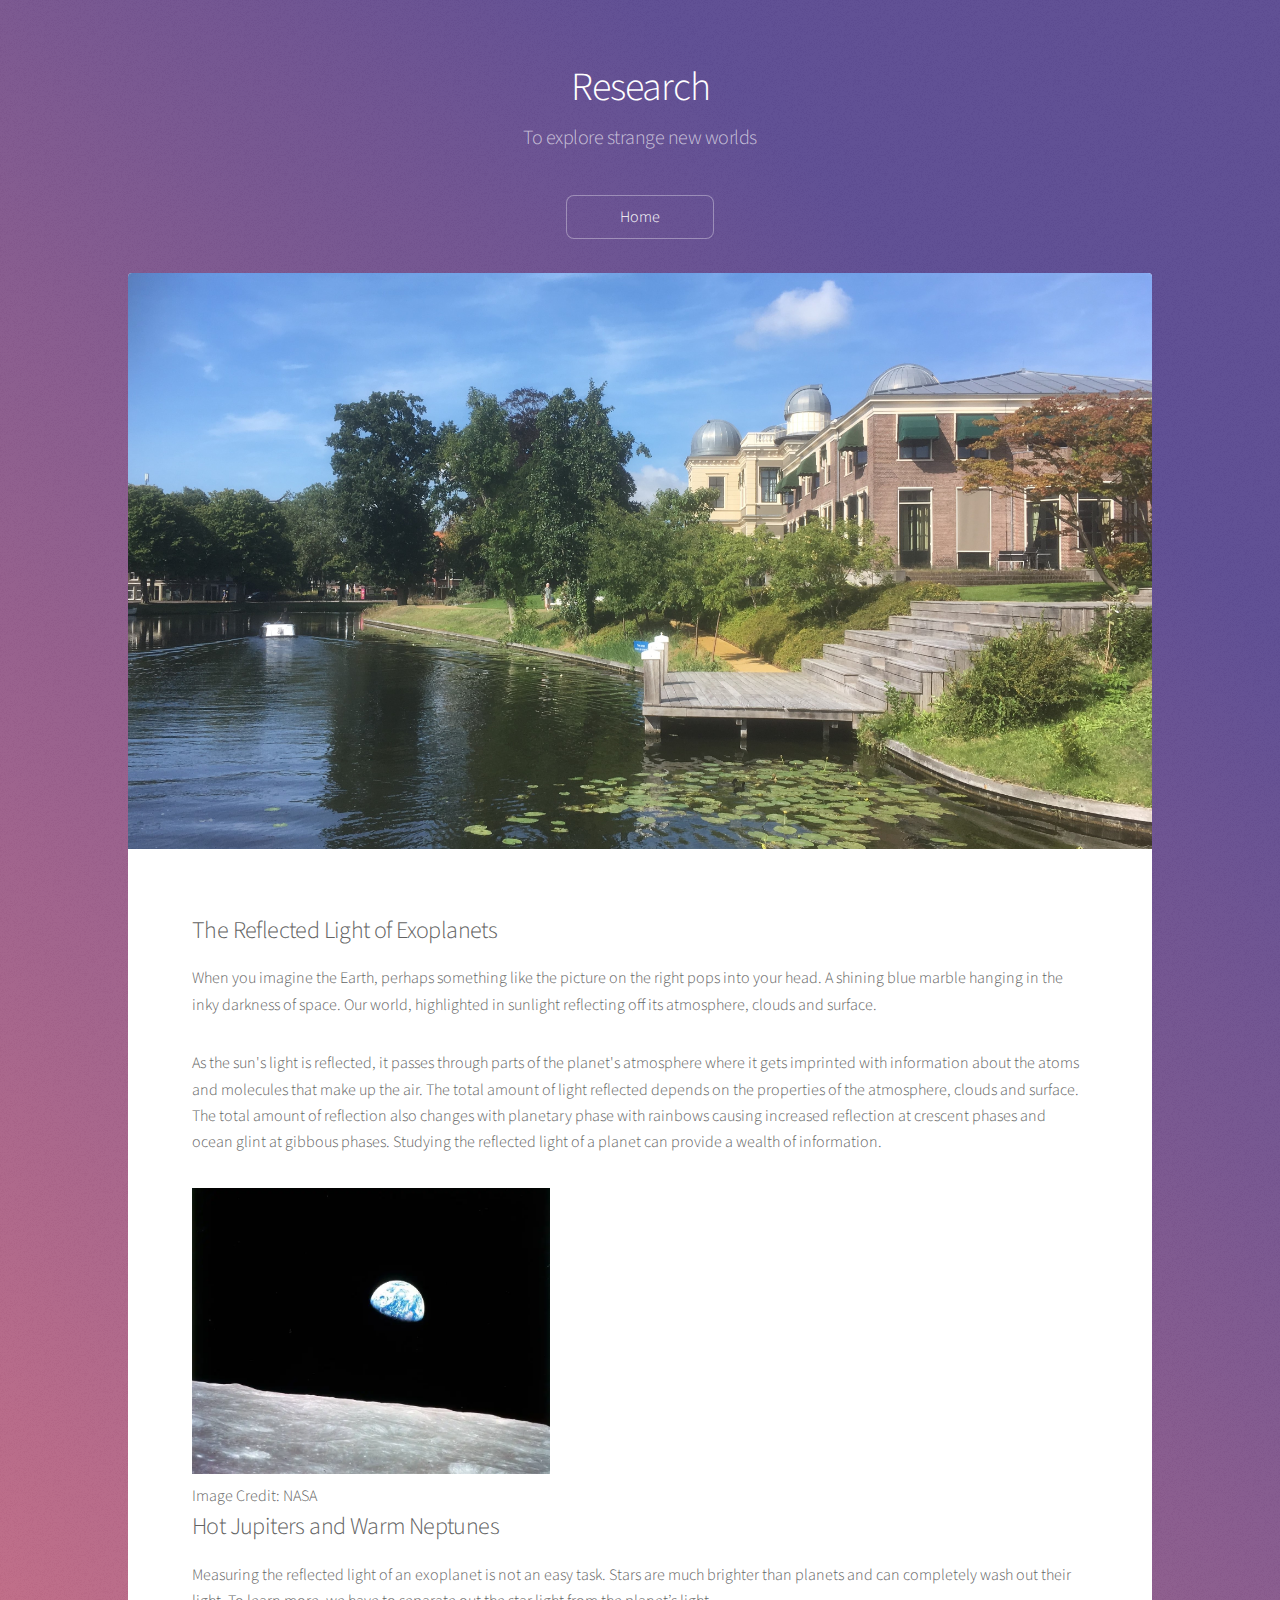
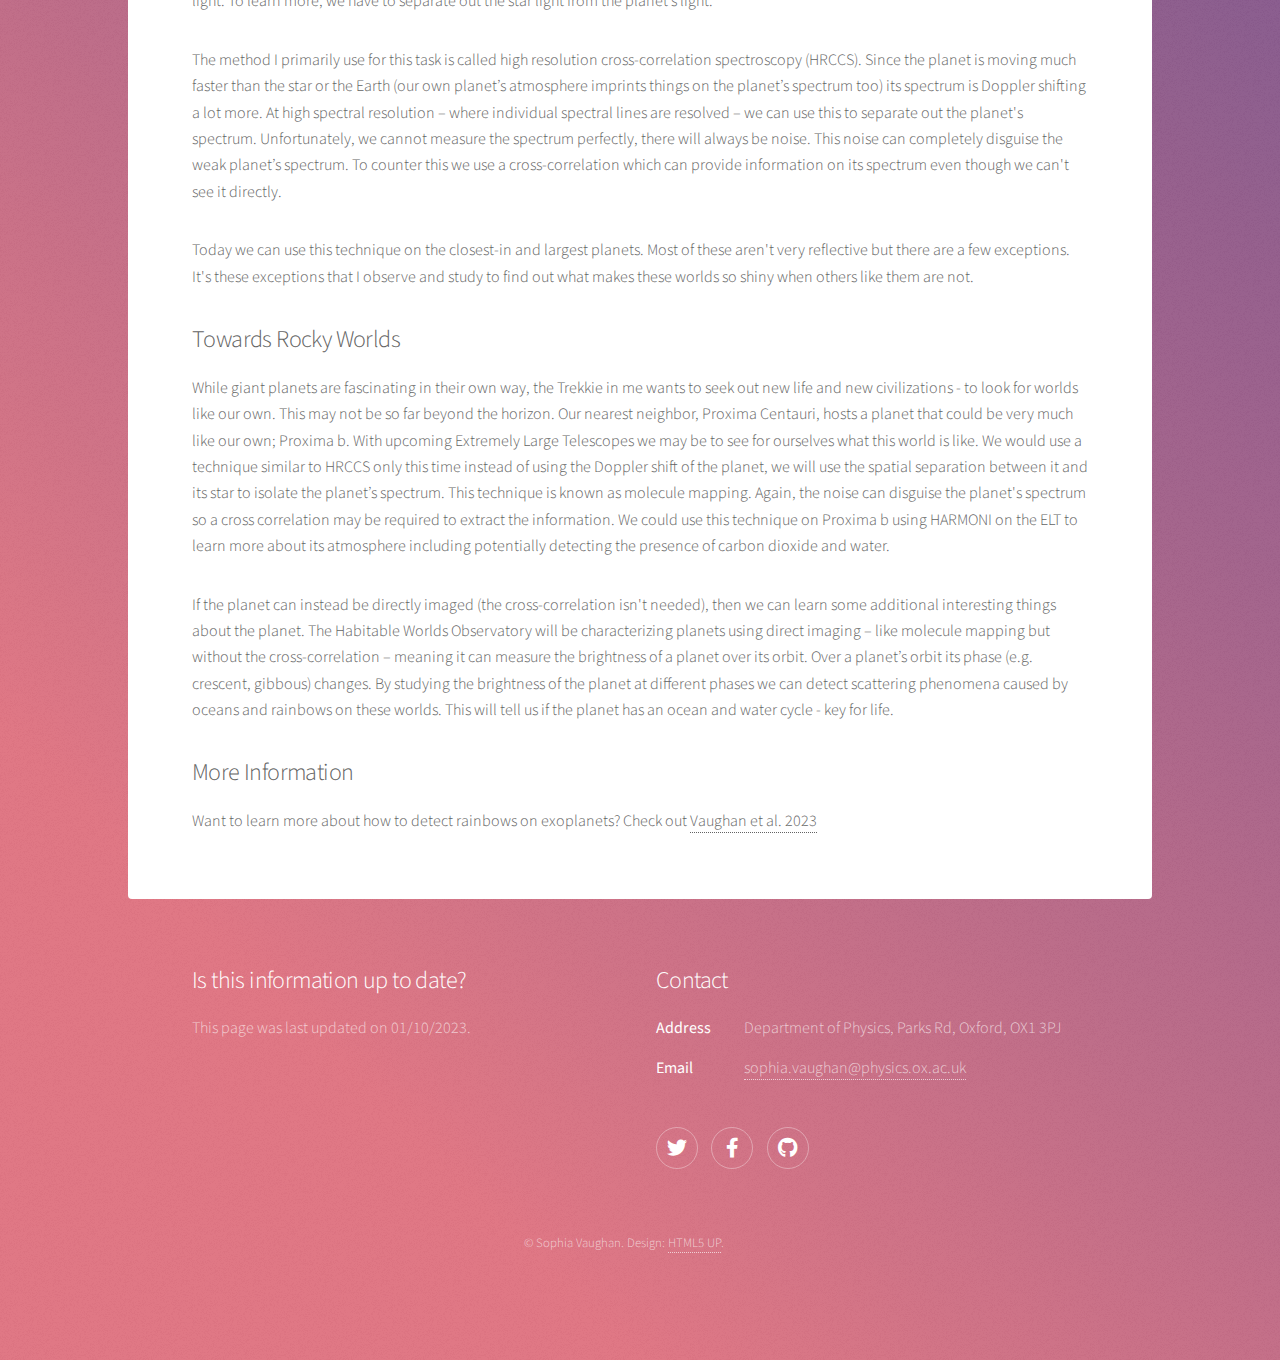
==== commit 19a24661: "hopefully fixed" ====
--- a/research.html
+++ b/research.html
@@ -33,39 +33,45 @@
 							<section id="content" class="main">
 								<span class="image main"><img src="images/research.JPG" alt="" /></span>
 								<h2>The Reflected Light of Exoplanets</h2>
-								<figure style="float:right">
-  									<img src="images/earthrise.webp" alt="" width="40%">
-  									<figcaption>Image Credit: NASA</figcaption>
-								</figure>
-								<p>When you imagine the Earth, perhaps something like the picture on the right pops into your head. 
-									A shining blue marble hanging in the inky darkness of space. 
-									Our world, highlighted in sunlight reflecting off its atmosphere, clouds and surface.</p>
-								<p>As the sun's light is reflected, it passes through parts of the planet's atmosphere where it gets imprinted with information about the atoms and molecules that make up the air. 
-									The total amount of light reflected depends on the properties of the atmosphere, clouds and surface. 
-									The total amount of reflection also changes with planetary phase with rainbows causing increased reflection at crescent phases and ocean glint at gibbous phases. 
-									Studying the reflected light of a planet can provide a wealth of information.</p>
+								<div class="row">
+  									<div class="column">
+										<p>When you imagine the Earth, perhaps something like the picture on the right pops into your head. 
+										A shining blue marble hanging in the inky darkness of space. 
+										Our world, highlighted in sunlight reflecting off its atmosphere, clouds and surface.</p>
+										<p>As the sun's light is reflected, it passes through parts of the planet's atmosphere where it gets imprinted with information about the atoms and molecules that make up the air. 
+										The total amount of light reflected depends on the properties of the atmosphere, clouds and surface. 
+										The total amount of reflection also changes with planetary phase with rainbows causing increased reflection at crescent phases and ocean glint at gibbous phases. 
+										Studying the reflected light of a planet can provide a wealth of information.</p>								
+									</div>
+ 									<div class="column">
+										<figure style="float:right;">
+  											<img src="images/earthrise.webp" alt="" width="40%">
+  											<figcaption>Image Credit: NASA</figcaption>
+										</figure>
+									</div>
+								</div>
 								<h2>Hot Jupiters and Warm Neptunes</h2>
 								<p>Measuring the reflected light of an exoplanet is not an easy task. 
-									Stars are much brighter than planets and can completely wash out their light. 
-									To learn more, we have to separate out the star light from the planet’s light.</p>
+								Stars are much brighter than planets and can completely wash out their light. 
+								To learn more, we have to separate out the star light from the planet’s light.</p>
 								<p>The method I primarily use for this task is called high resolution cross-correlation spectroscopy (HRCCS). 
-									Since the planet is moving much faster than the star or the Earth (our own planet’s atmosphere imprints things on the planet’s spectrum too) its spectrum is Doppler shifting a lot more. 
-									At high spectral resolution – where individual spectral lines are resolved – we can use this to separate out the planet's spectrum. 
-									Unfortunately, we cannot measure the spectrum perfectly, there will always be noise. This noise can completely disguise the weak planet’s spectrum. 
-									To counter this we use a cross-correlation which can provide information on its spectrum even though we can't see it directly. </p>
+								Since the planet is moving much faster than the star or the Earth (our own planet’s atmosphere imprints things on the planet’s spectrum too) its spectrum is Doppler shifting a lot more. 
+								At high spectral resolution – where individual spectral lines are resolved – we can use this to separate out the planet's spectrum. 
+								Unfortunately, we cannot measure the spectrum perfectly, there will always be noise. This noise can completely disguise the weak planet’s spectrum. 
+								To counter this we use a cross-correlation which can provide information on its spectrum even though we can't see it directly. </p>
 								<p>Today we can use this technique on the closest-in and largest planets. 
-									Most of these aren't very reflective but there are a few exceptions. 
-									It's these exceptions that I observe and study to find out what makes these worlds so shiny when others like them are not. </p>
+								Most of these aren't very reflective but there are a few exceptions. 
+								It's these exceptions that I observe and study to find out what makes these worlds so shiny when others like them are not. </p>
 								<h2>Towards Rocky Worlds</h2>
 								<p>While giant planets are fascinating in their own way, the Trekkie in me wants to seek out new life and new civilizations - to look for worlds like our own. 
-									This may not be so far beyond the horizon. Our nearest neighbor, Proxima Centauri, hosts a planet that could be very much like our own; Proxima b. 
-									With upcoming Extremely Large Telescopes we may be to see for ourselves what this world is like. We would use a technique similar to HRCCS only this time instead of using the Doppler shift of the planet, we will use the spatial separation between it and its star to isolate the planet’s spectrum. This technique is known as molecule mapping. 
-									Again, the noise can disguise the planet's spectrum so a cross correlation may be required to extract the information. 
-									We could use this technique on Proxima b using HARMONI on the ELT to learn more about its atmosphere including potentially detecting the presence of carbon dioxide and water.</p>
+								This may not be so far beyond the horizon. Our nearest neighbor, Proxima Centauri, hosts a planet that could be very much like our own; Proxima b. 
+								With upcoming Extremely Large Telescopes we may be to see for ourselves what this world is like. We would use a technique similar to HRCCS only this time instead of using the Doppler shift of the planet, we will use the spatial separation between it and its star to isolate the planet’s spectrum. This technique is known as molecule mapping. 
+								Again, the noise can disguise the planet's spectrum so a cross correlation may be required to extract the information. 
+								We could use this technique on Proxima b using HARMONI on the ELT to learn more about its atmosphere including potentially detecting the presence of carbon dioxide and water.</p>
 								<p>If the planet can instead be directly imaged (the cross-correlation isn't needed), then we can learn some additional interesting things about the planet. 
-									The Habitable Worlds Observatory will be characterizing planets using direct imaging – like molecule mapping but without the cross-correlation – meaning it can measure the brightness of a planet over its orbit. 
-									Over a planet’s orbit its phase (e.g. crescent, gibbous) changes. By studying the brightness of the planet at different phases we can detect scattering phenomena caused by oceans and rainbows on these worlds. 
-									This will tell us if the planet has an ocean and water cycle - key for life.</p>
+								The Habitable Worlds Observatory will be characterizing planets using direct imaging – like molecule mapping but without the cross-correlation – meaning it can measure the brightness of a planet over its orbit. 
+								Over a planet’s orbit its phase (e.g. crescent, gibbous) changes. By studying the brightness of the planet at different phases we can detect scattering phenomena caused by oceans and rainbows on these worlds. 
+								This will tell us if the planet has an ocean and water cycle - key for life.</p>
 								<h2>More Information</h2>
 								<p>Want to learn more about how to detect rainbows on exoplanets? Check out <a href="https://ui.adsabs.harvard.edu/abs/2023MNRAS.524.5477V/abstract">Vaughan et al. 2023</a></p>
 							</section>
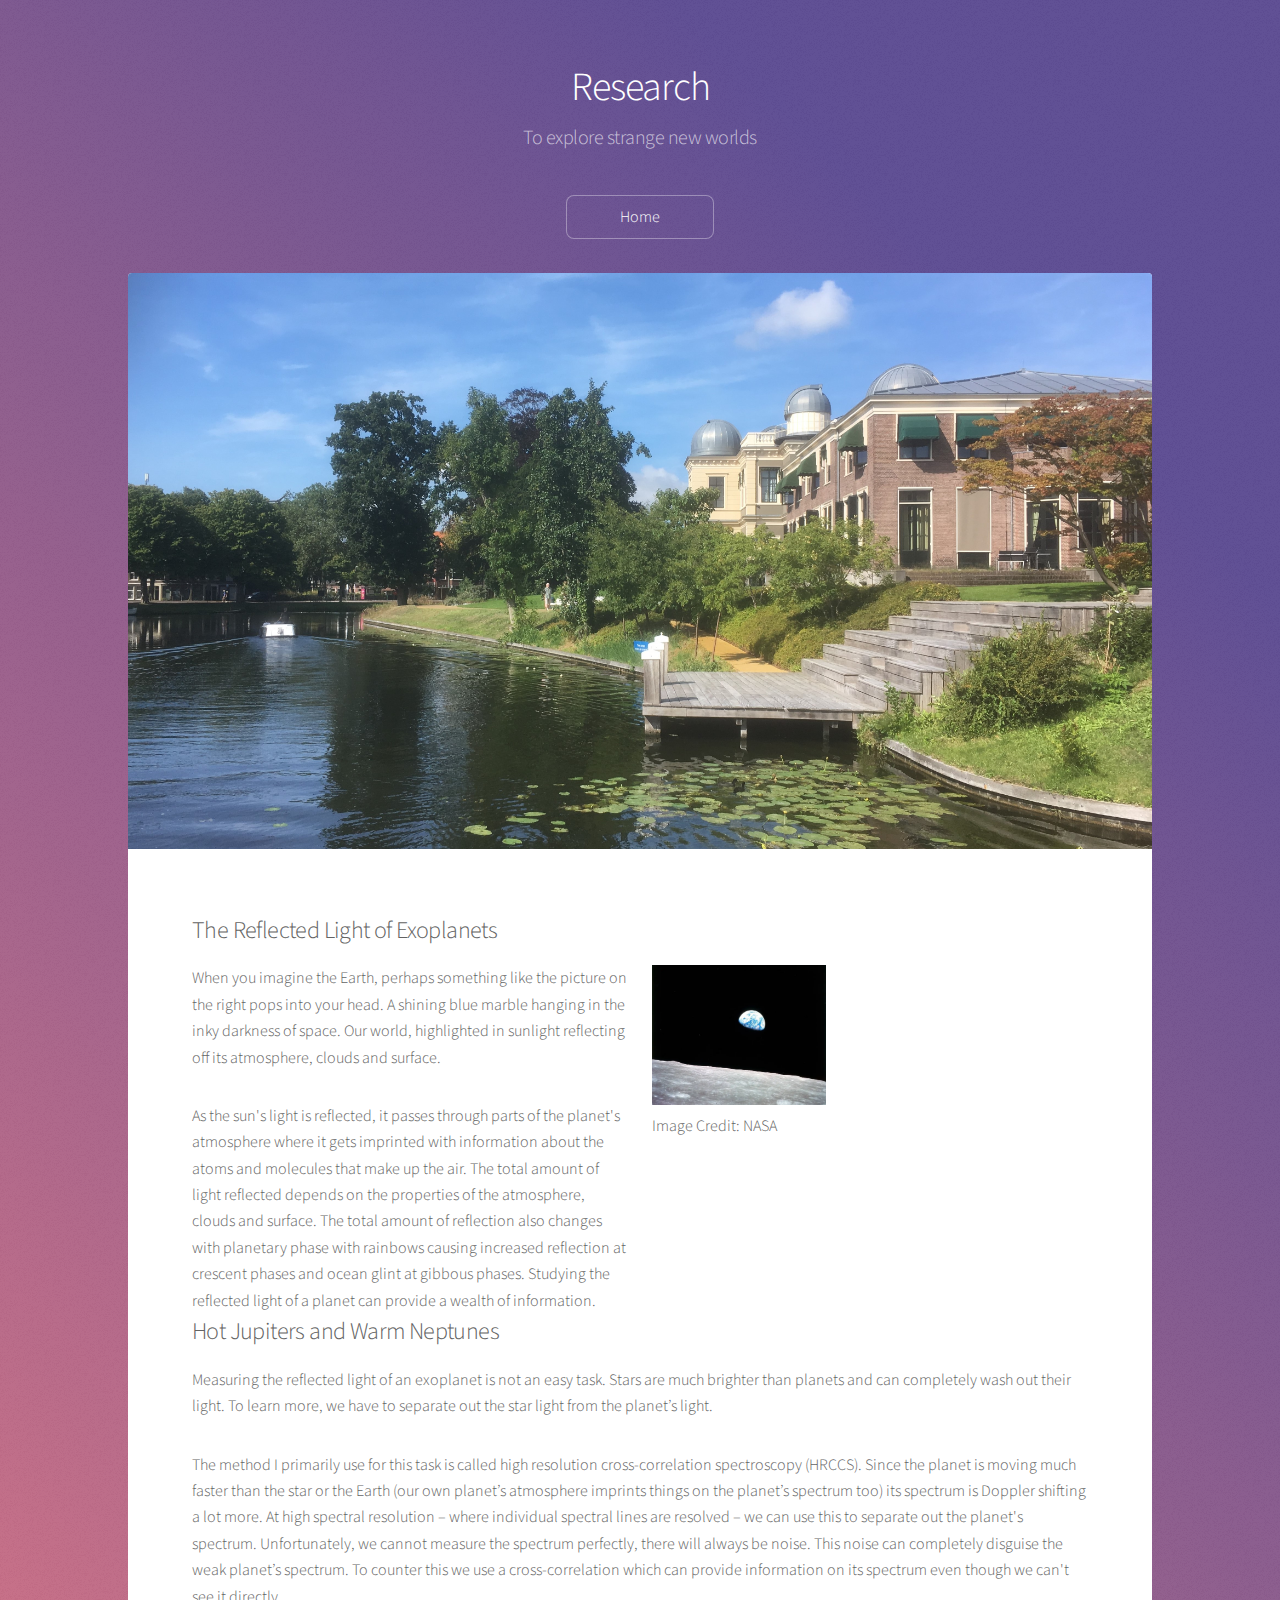
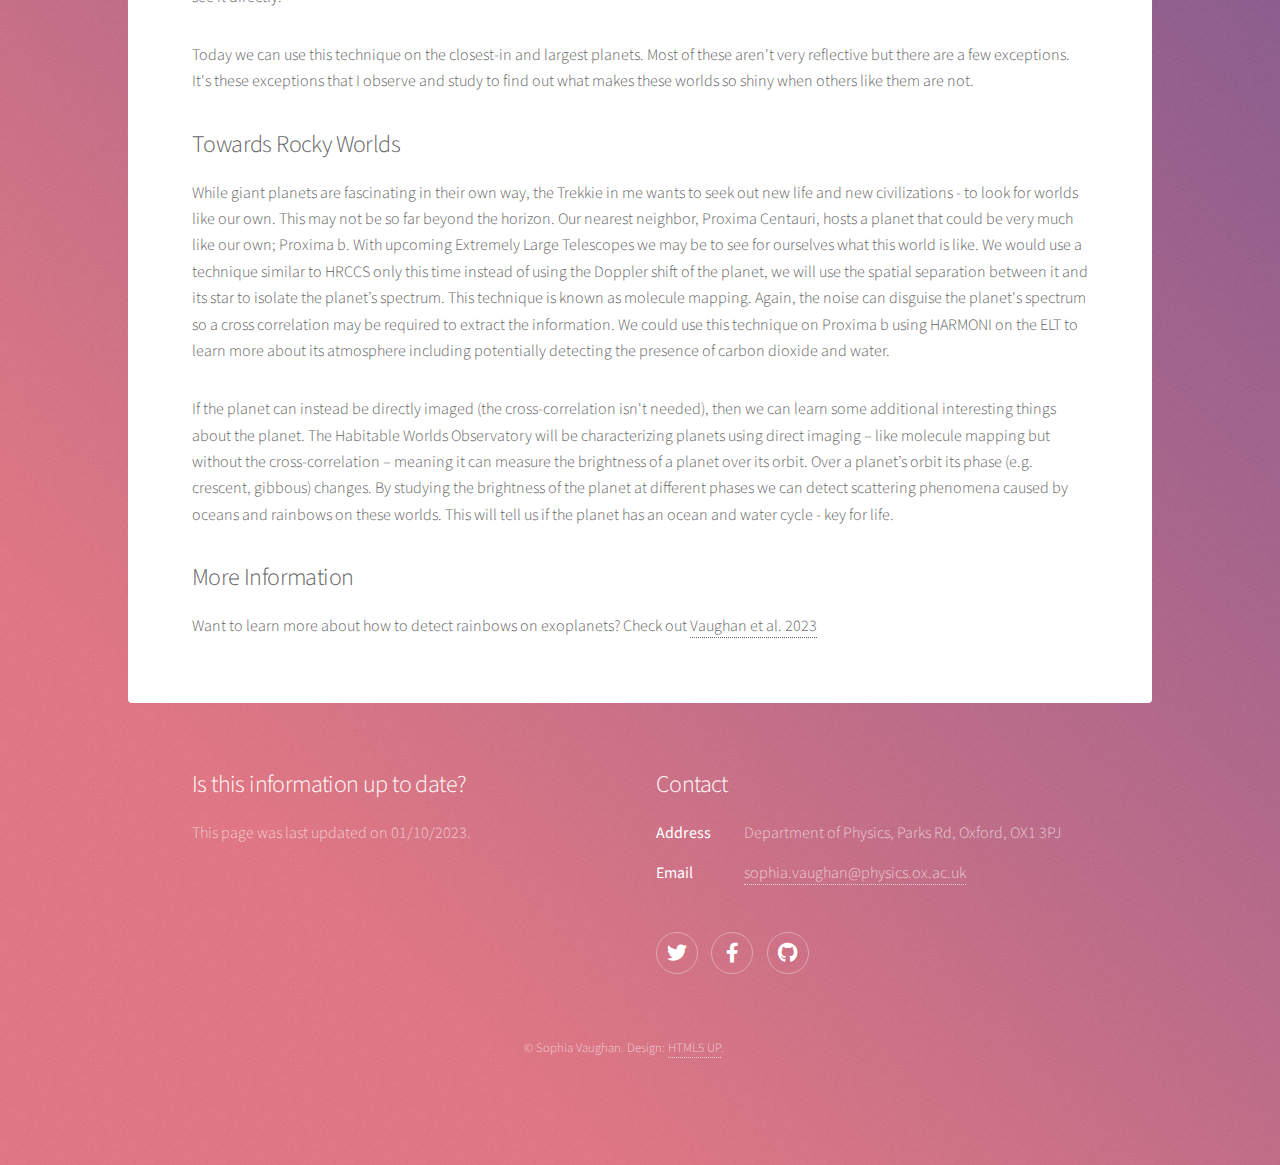
==== commit 744edfc7: "last try" ====
--- a/research.html
+++ b/research.html
@@ -33,8 +33,8 @@
 							<section id="content" class="main">
 								<span class="image main"><img src="images/research.JPG" alt="" /></span>
 								<h2>The Reflected Light of Exoplanets</h2>
-								<div class="row">
-  									<div class="column">
+								<div class="row gtr-uniform">
+  									<div class="col-6">
 										<p>When you imagine the Earth, perhaps something like the picture on the right pops into your head. 
 										A shining blue marble hanging in the inky darkness of space. 
 										Our world, highlighted in sunlight reflecting off its atmosphere, clouds and surface.</p>
@@ -43,7 +43,7 @@
 										The total amount of reflection also changes with planetary phase with rainbows causing increased reflection at crescent phases and ocean glint at gibbous phases. 
 										Studying the reflected light of a planet can provide a wealth of information.</p>								
 									</div>
- 									<div class="column">
+ 									<div class="col-6">
 										<figure style="float:right;">
   											<img src="images/earthrise.webp" alt="" width="40%">
   											<figcaption>Image Credit: NASA</figcaption>
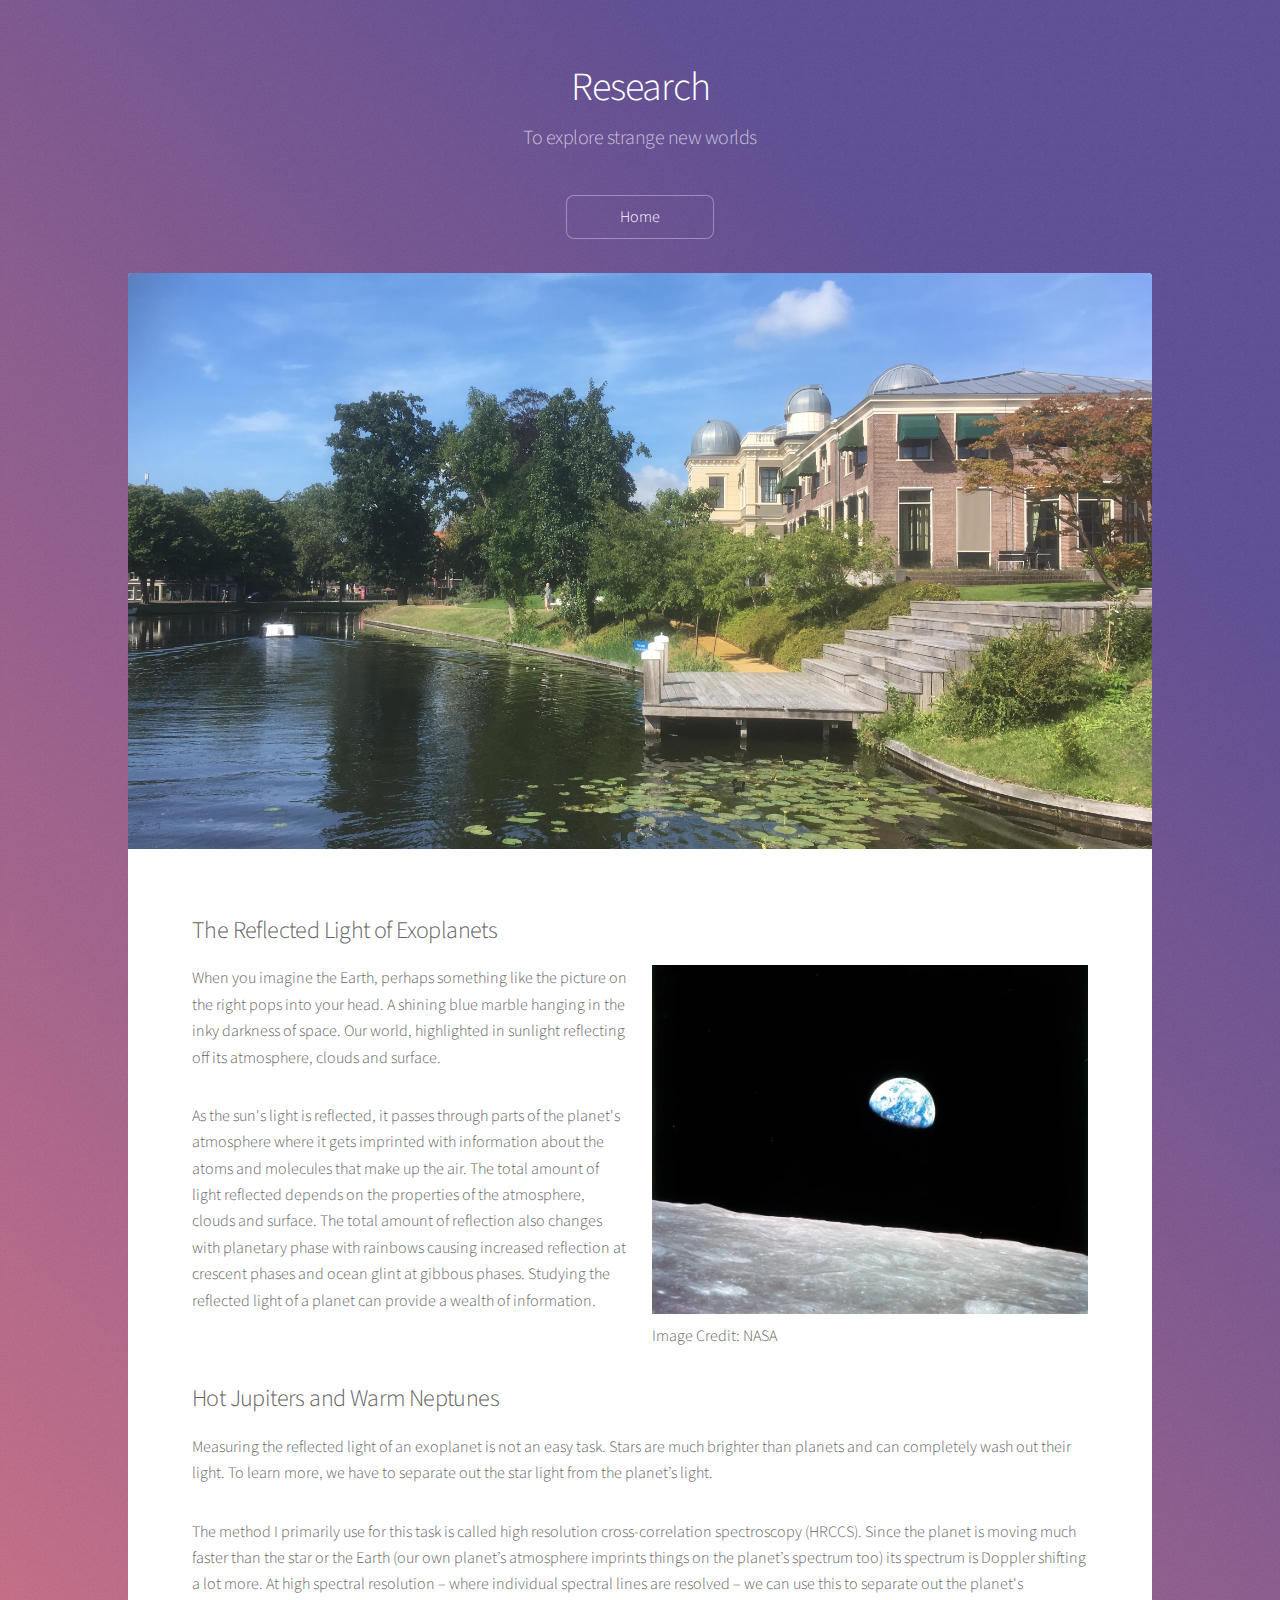
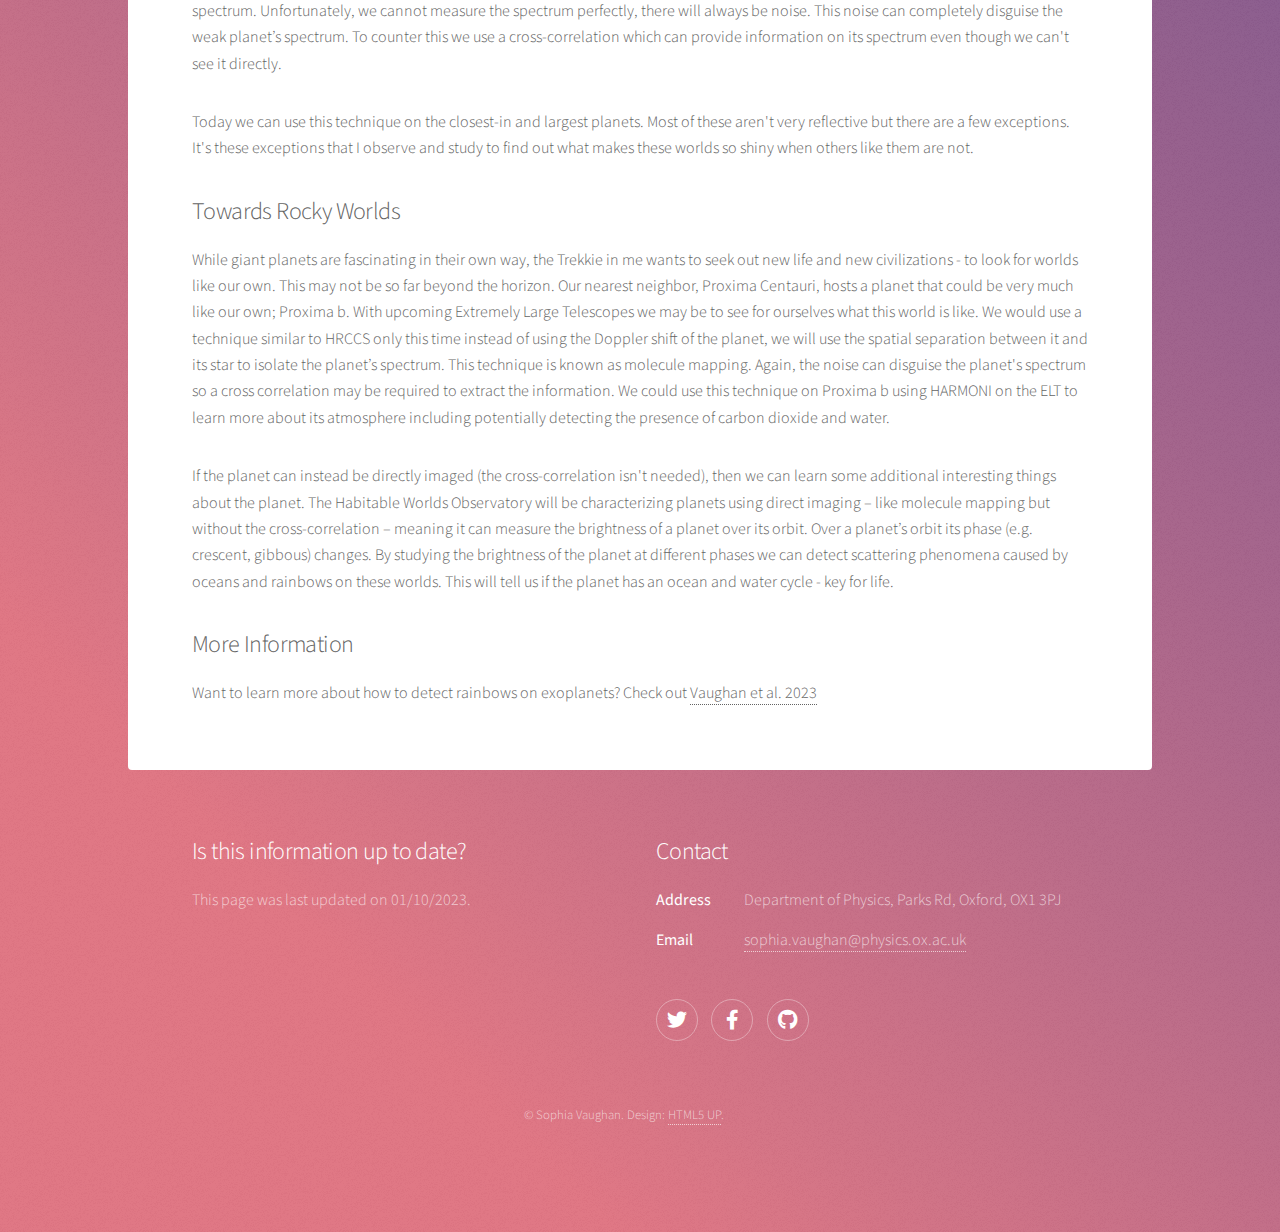
==== commit f4920373: "fixing image size" ====
--- a/research.html
+++ b/research.html
@@ -45,11 +45,12 @@
 									</div>
  									<div class="col-6">
 										<figure style="float:right;">
-  											<img src="images/earthrise.webp" alt="" width="40%">
+  											<img src="images/earthrise.webp" alt="" width="100%">
   											<figcaption>Image Credit: NASA</figcaption>
 										</figure>
 									</div>
 								</div>
+								<p></p>
 								<h2>Hot Jupiters and Warm Neptunes</h2>
 								<p>Measuring the reflected light of an exoplanet is not an easy task. 
 								Stars are much brighter than planets and can completely wash out their light. 
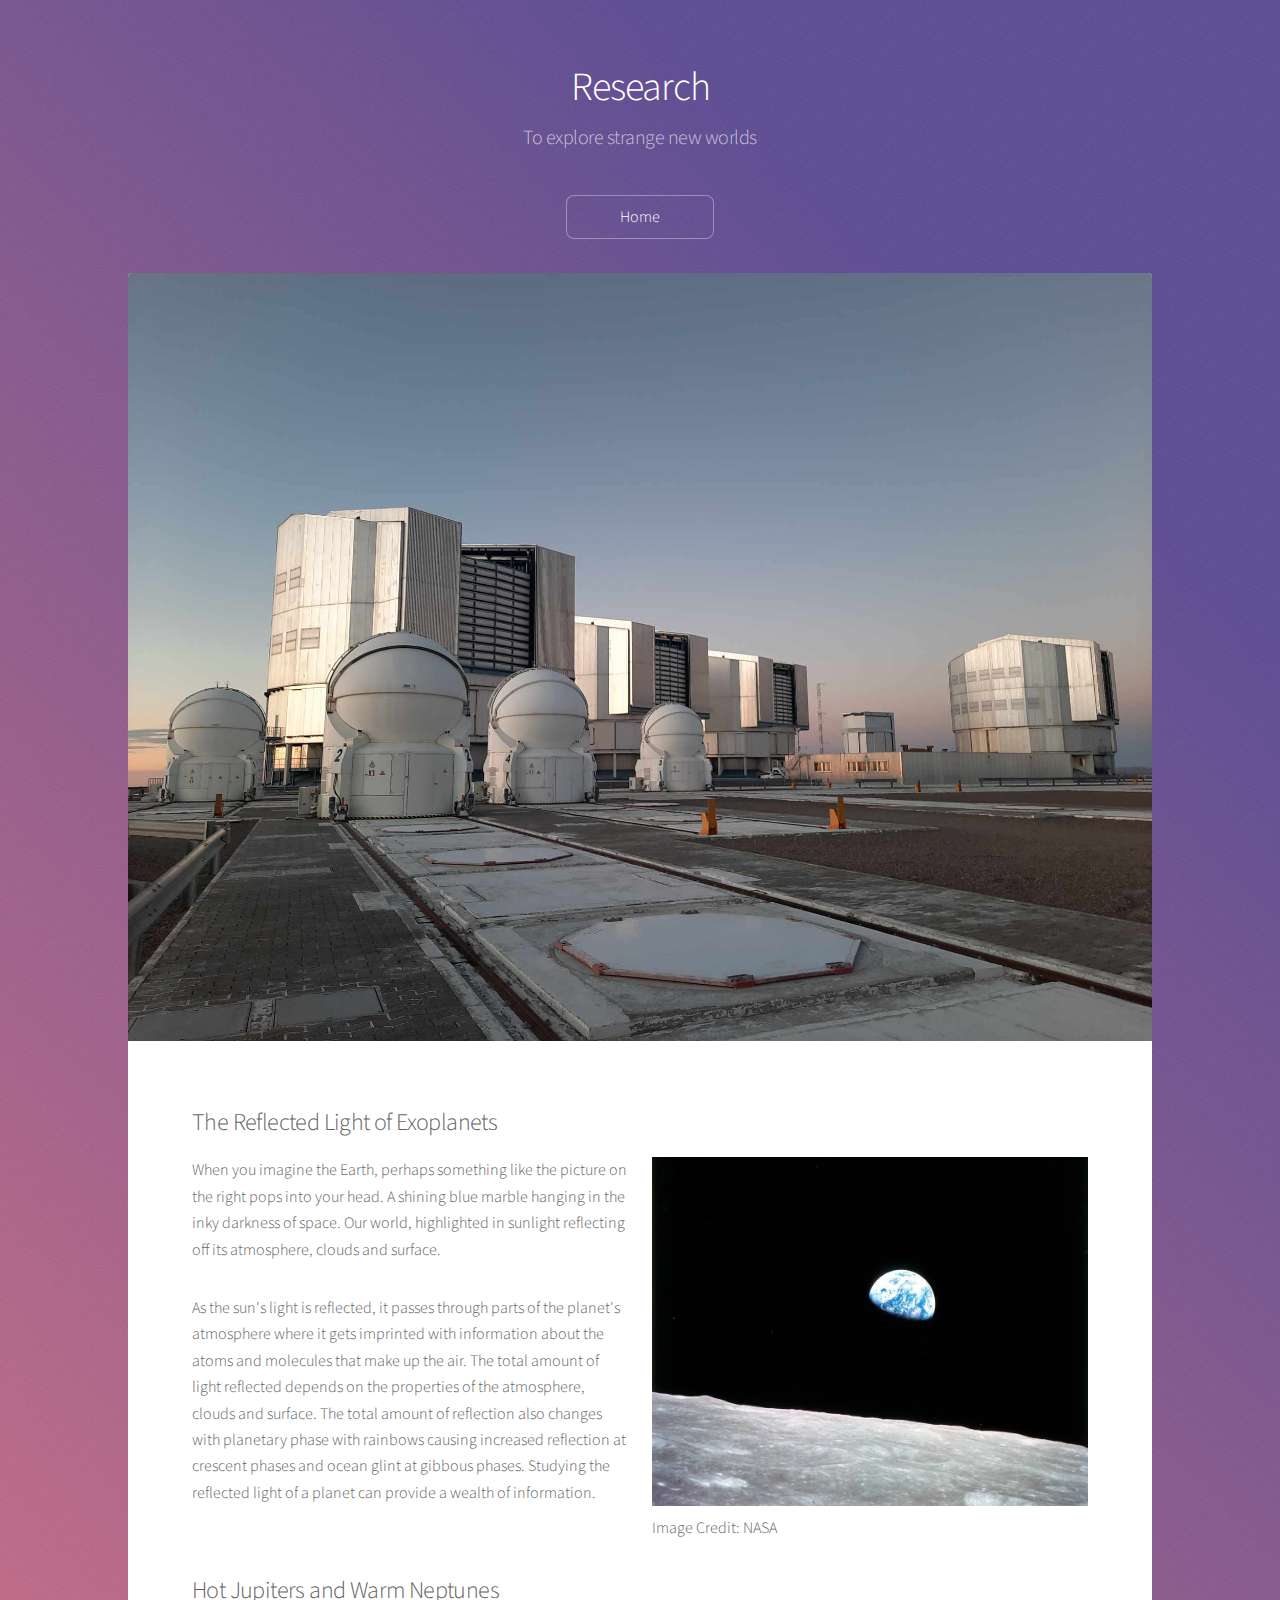
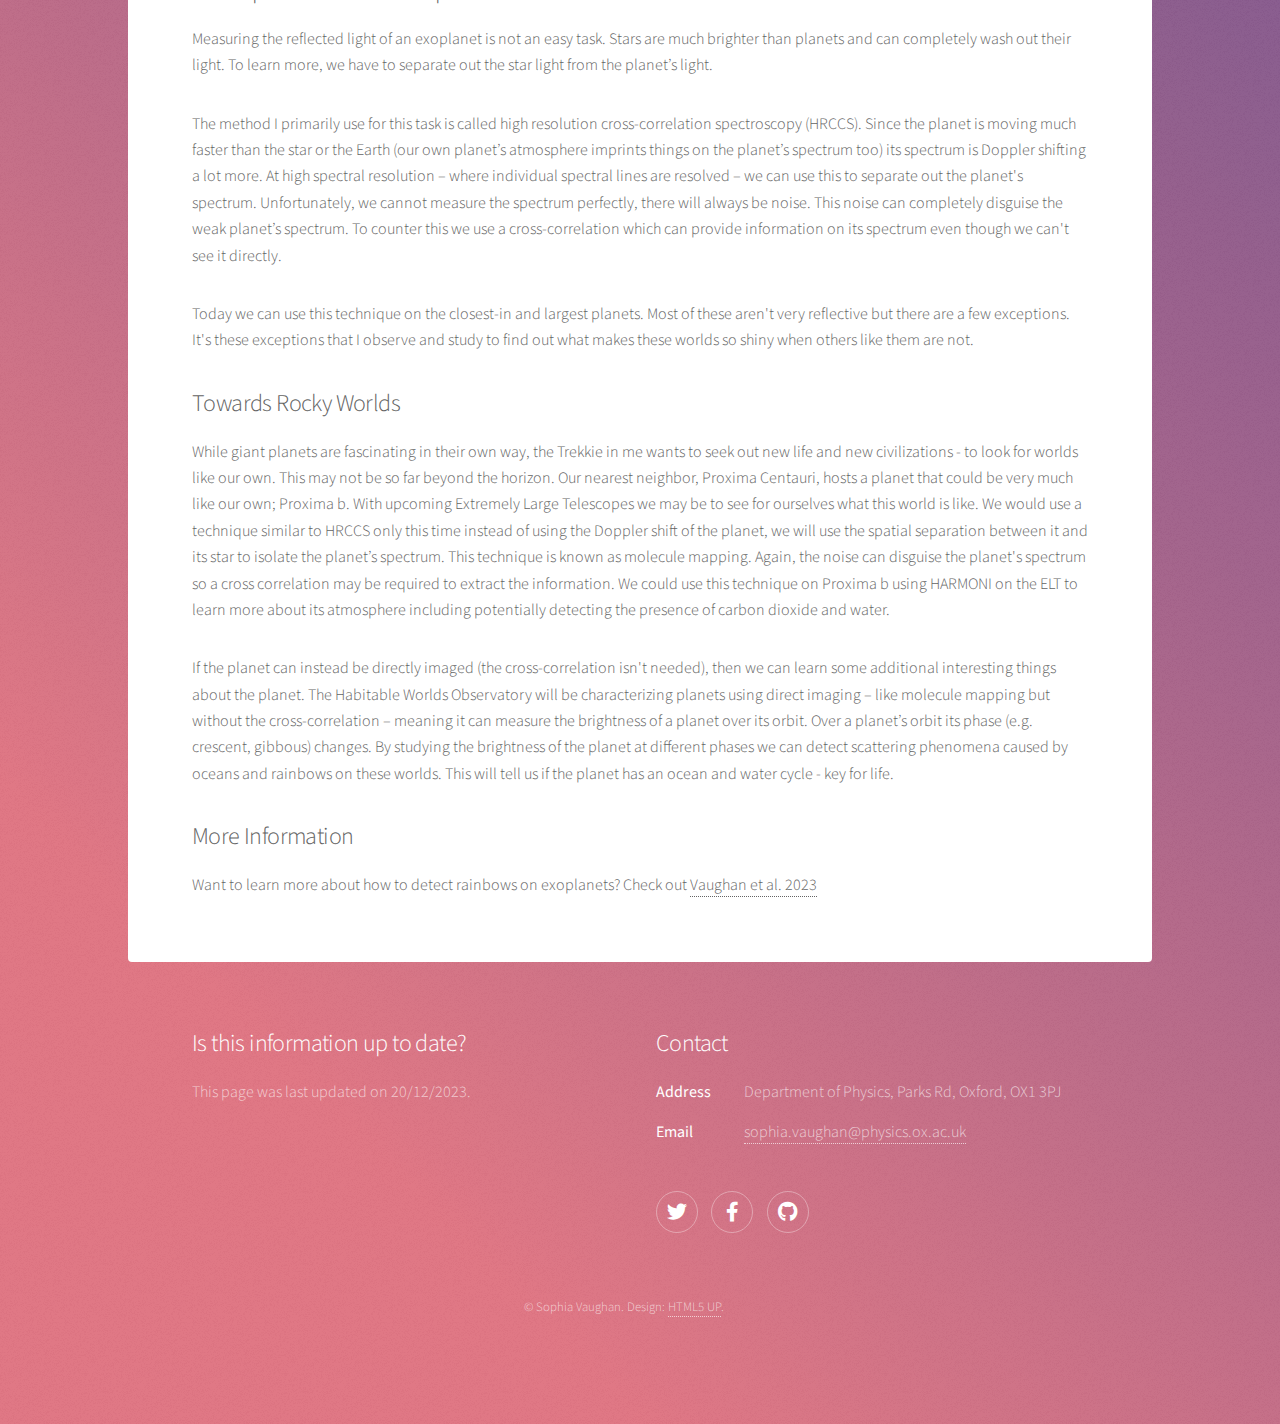
==== commit 9db9dcee: "New Picture" ====
--- a/research.html
+++ b/research.html
@@ -31,7 +31,7 @@
 
 						<!-- Content -->
 							<section id="content" class="main">
-								<span class="image main"><img src="images/research.JPG" alt="" /></span>
+								<span class="image main"><img src="images/research2.jpg" alt="" /></span>
 								<h2>The Reflected Light of Exoplanets</h2>
 								<div class="row gtr-uniform">
   									<div class="col-6">
@@ -83,7 +83,7 @@
 					<footer id="footer">
 						<section>
 							<h2>Is this information up to date?</h2>
-							<p>This page was last updated on 01/10/2023.</p>
+							<p>This page was last updated on 20/12/2023.</p>
 						</section>
 						<section>
 							<h2>Contact</h2>
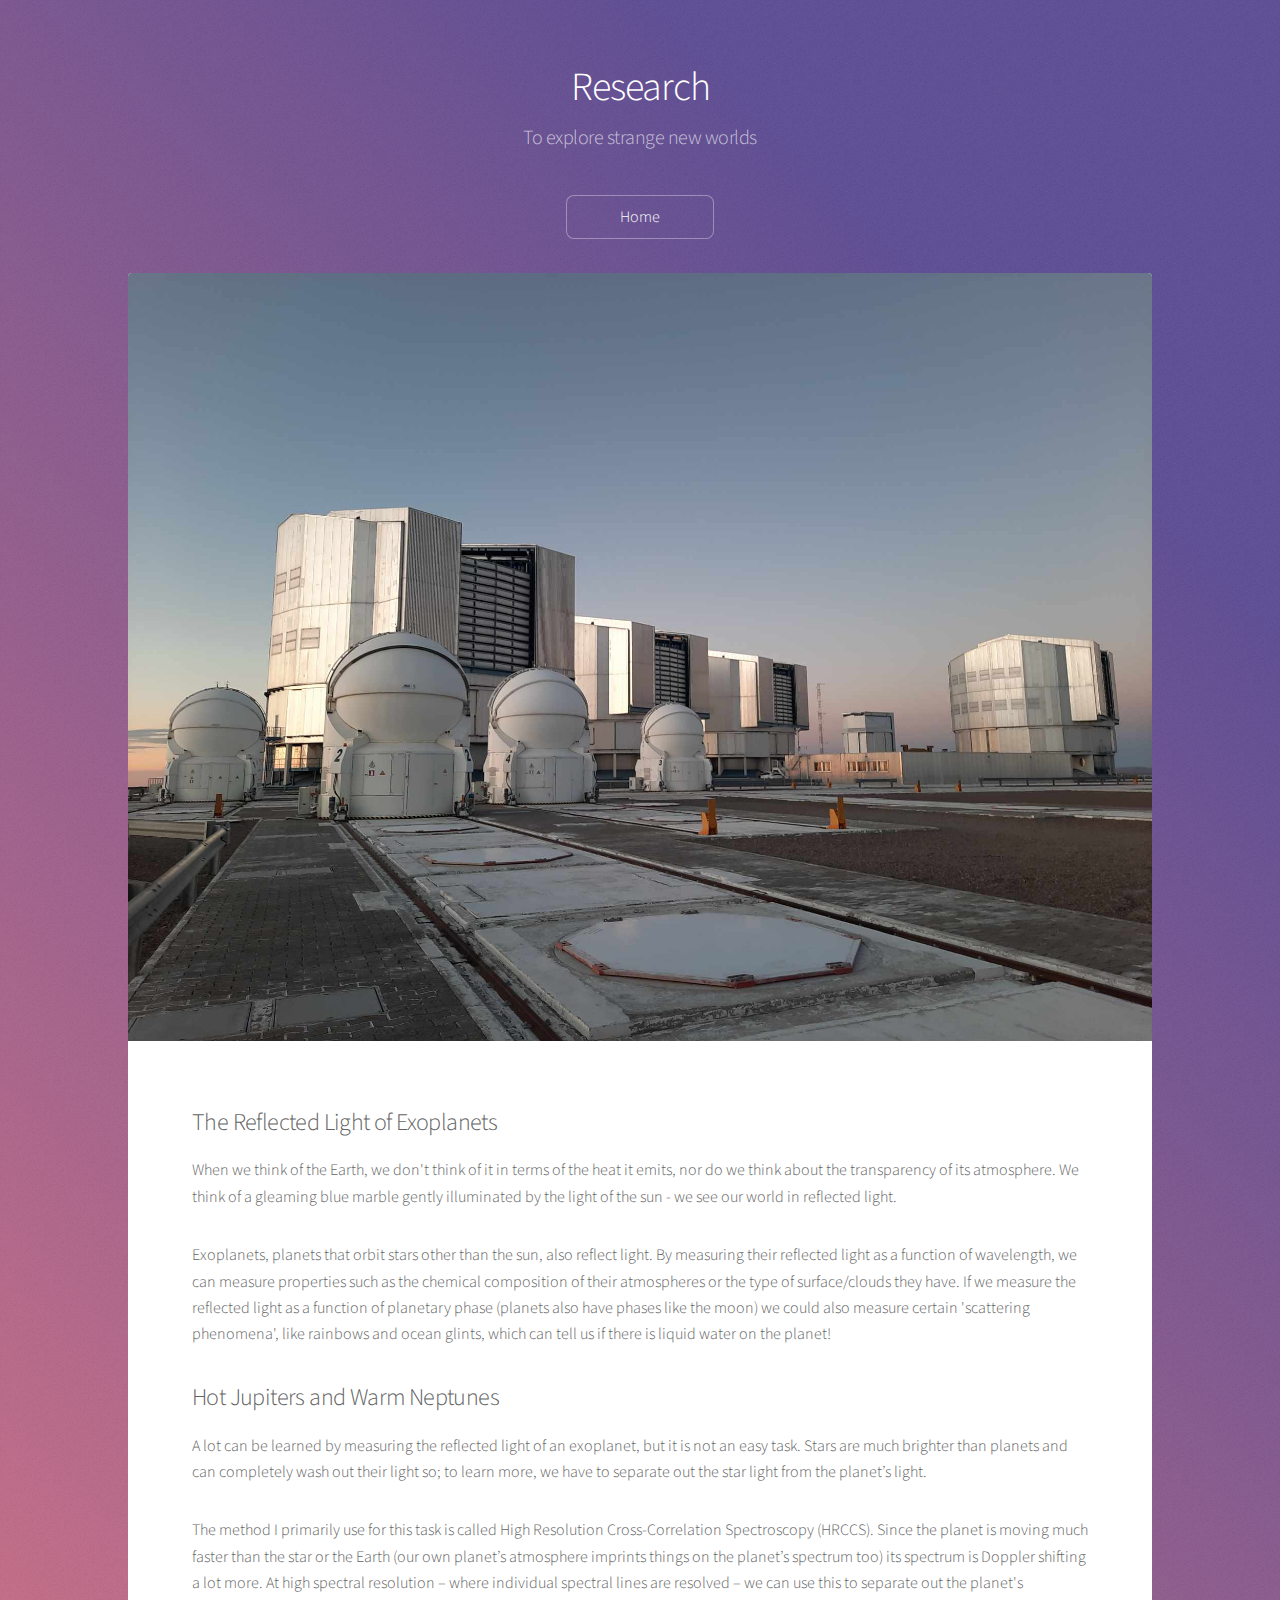
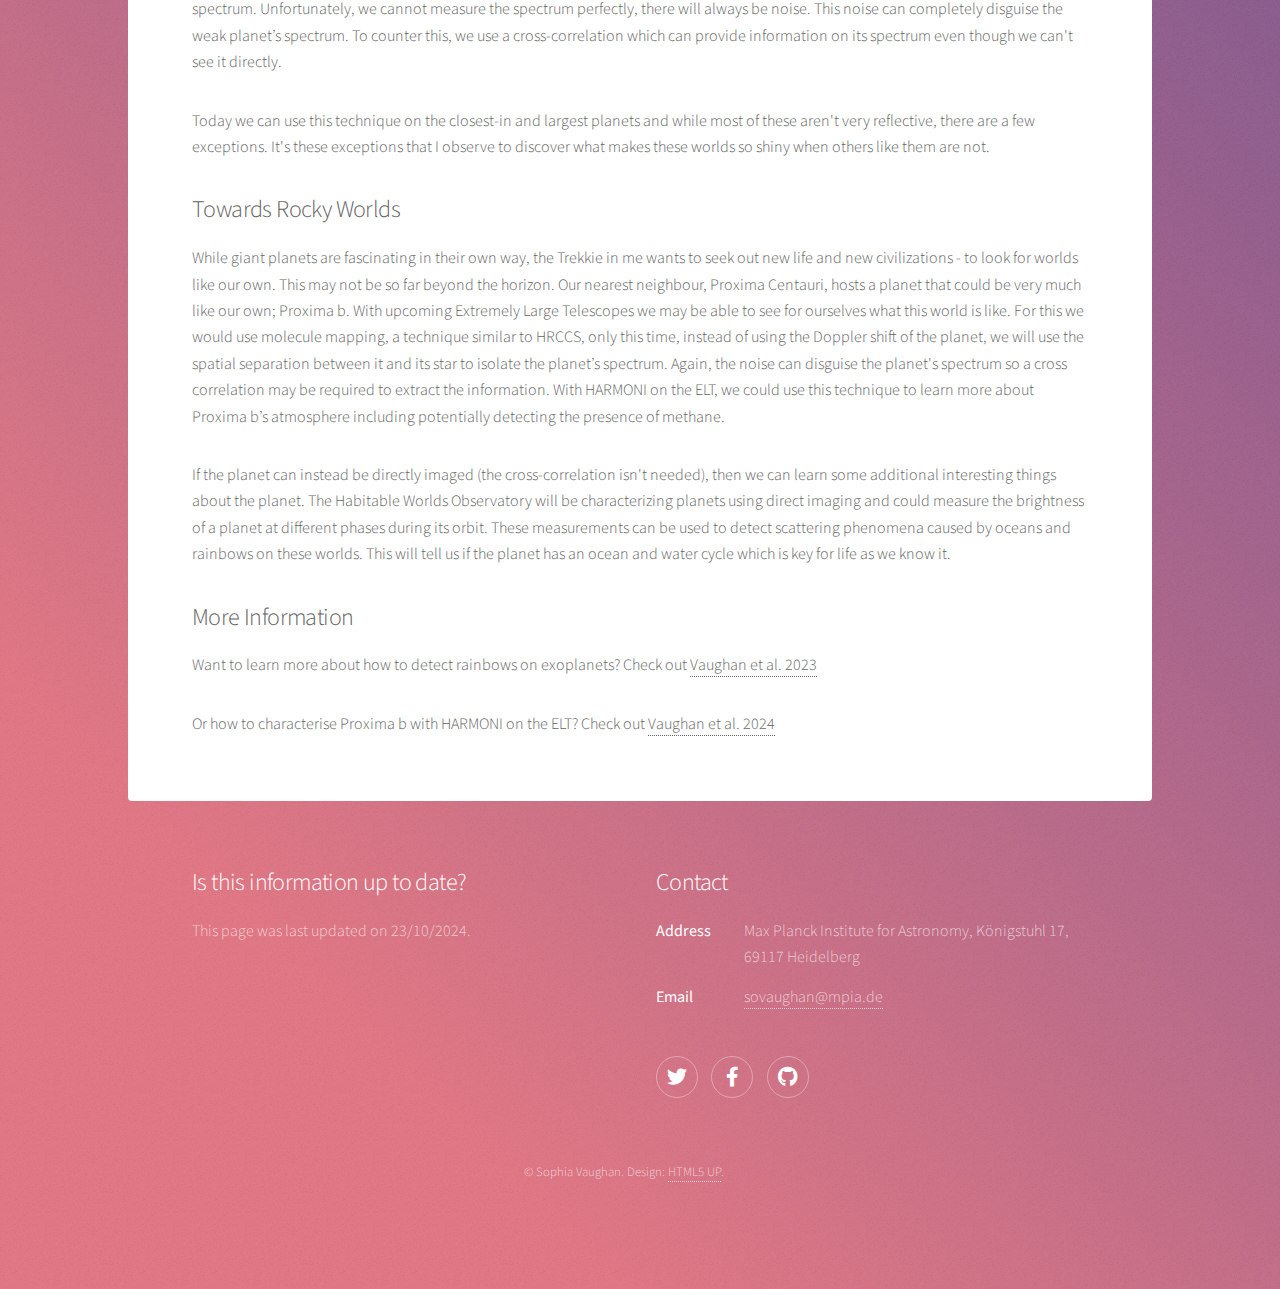
==== commit 4a060c82: "Update research.html" ====
--- a/research.html
+++ b/research.html
@@ -33,48 +33,36 @@
 							<section id="content" class="main">
 								<span class="image main"><img src="images/research2.jpg" alt="" /></span>
 								<h2>The Reflected Light of Exoplanets</h2>
-								<div class="row gtr-uniform">
-  									<div class="col-6">
-										<p>When you imagine the Earth, perhaps something like the picture on the right pops into your head. 
-										A shining blue marble hanging in the inky darkness of space. 
-										Our world, highlighted in sunlight reflecting off its atmosphere, clouds and surface.</p>
-										<p>As the sun's light is reflected, it passes through parts of the planet's atmosphere where it gets imprinted with information about the atoms and molecules that make up the air. 
-										The total amount of light reflected depends on the properties of the atmosphere, clouds and surface. 
-										The total amount of reflection also changes with planetary phase with rainbows causing increased reflection at crescent phases and ocean glint at gibbous phases. 
-										Studying the reflected light of a planet can provide a wealth of information.</p>								
-									</div>
- 									<div class="col-6">
-										<figure style="float:right;">
-  											<img src="images/earthrise.webp" alt="" width="100%">
-  											<figcaption>Image Credit: NASA</figcaption>
-										</figure>
-									</div>
-								</div>
+								<p>When we think of the Earth, we don't think of it in terms of the heat it emits, nor do we think about the transparency of its atmosphere.
+								We think of a gleaming blue marble gently illuminated by the light of the sun - we see our world in reflected light.</p>
+								<p>Exoplanets, planets that orbit stars other than the sun, also reflect light.
+								By measuring their reflected light as a function of wavelength, we can measure properties such as the chemical composition of their atmospheres or the type of surface/clouds they have.
+								If we measure the reflected light as a function of planetary phase (planets also have phases like the moon) we could also measure certain 'scattering phenomena', like rainbows and ocean glints, which can tell us if there is liquid water on the planet!</p>								
 								<p></p>
 								<h2>Hot Jupiters and Warm Neptunes</h2>
-								<p>Measuring the reflected light of an exoplanet is not an easy task. 
-								Stars are much brighter than planets and can completely wash out their light. 
-								To learn more, we have to separate out the star light from the planet’s light.</p>
-								<p>The method I primarily use for this task is called high resolution cross-correlation spectroscopy (HRCCS). 
+								<p>A lot can be learned by measuring the reflected light of an exoplanet, but it is not an easy task. 
+								Stars are much brighter than planets and can completely wash out their light so; to learn more, we have to separate out the star light from the planet’s light.</p>
+								<p>The method I primarily use for this task is called High Resolution Cross-Correlation Spectroscopy (HRCCS). 
 								Since the planet is moving much faster than the star or the Earth (our own planet’s atmosphere imprints things on the planet’s spectrum too) its spectrum is Doppler shifting a lot more. 
 								At high spectral resolution – where individual spectral lines are resolved – we can use this to separate out the planet's spectrum. 
 								Unfortunately, we cannot measure the spectrum perfectly, there will always be noise. This noise can completely disguise the weak planet’s spectrum. 
-								To counter this we use a cross-correlation which can provide information on its spectrum even though we can't see it directly. </p>
-								<p>Today we can use this technique on the closest-in and largest planets. 
-								Most of these aren't very reflective but there are a few exceptions. 
-								It's these exceptions that I observe and study to find out what makes these worlds so shiny when others like them are not. </p>
+								To counter this, we use a cross-correlation which can provide information on its spectrum even though we can't see it directly.</p>
+								<p>Today we can use this technique on the closest-in and largest planets and while most of these aren't very reflective, there are a few exceptions. 
+								It's these exceptions that I observe to discover what makes these worlds so shiny when others like them are not.</p>
 								<h2>Towards Rocky Worlds</h2>
 								<p>While giant planets are fascinating in their own way, the Trekkie in me wants to seek out new life and new civilizations - to look for worlds like our own. 
-								This may not be so far beyond the horizon. Our nearest neighbor, Proxima Centauri, hosts a planet that could be very much like our own; Proxima b. 
-								With upcoming Extremely Large Telescopes we may be to see for ourselves what this world is like. We would use a technique similar to HRCCS only this time instead of using the Doppler shift of the planet, we will use the spatial separation between it and its star to isolate the planet’s spectrum. This technique is known as molecule mapping. 
+								This may not be so far beyond the horizon. Our nearest neighbour, Proxima Centauri, hosts a planet that could be very much like our own; Proxima b. 
+								With upcoming Extremely Large Telescopes we may be able to see for ourselves what this world is like. 
+								For this we would use molecule mapping, a technique similar to HRCCS, only this time, instead of using the Doppler shift of the planet, we will use the spatial separation between it and its star to isolate the planet’s spectrum. 
 								Again, the noise can disguise the planet's spectrum so a cross correlation may be required to extract the information. 
-								We could use this technique on Proxima b using HARMONI on the ELT to learn more about its atmosphere including potentially detecting the presence of carbon dioxide and water.</p>
+								With HARMONI on the ELT, we could use this technique to learn more about Proxima b’s atmosphere including potentially detecting the presence of methane.</p>
 								<p>If the planet can instead be directly imaged (the cross-correlation isn't needed), then we can learn some additional interesting things about the planet. 
-								The Habitable Worlds Observatory will be characterizing planets using direct imaging – like molecule mapping but without the cross-correlation – meaning it can measure the brightness of a planet over its orbit. 
-								Over a planet’s orbit its phase (e.g. crescent, gibbous) changes. By studying the brightness of the planet at different phases we can detect scattering phenomena caused by oceans and rainbows on these worlds. 
-								This will tell us if the planet has an ocean and water cycle - key for life.</p>
+								The Habitable Worlds Observatory will be characterizing planets using direct imaging and could measure the brightness of a planet at different phases during its orbit. 
+								These measurements can be used to detect scattering phenomena caused by oceans and rainbows on these worlds. 
+								This will tell us if the planet has an ocean and water cycle which is key for life as we know it.</p>
 								<h2>More Information</h2>
 								<p>Want to learn more about how to detect rainbows on exoplanets? Check out <a href="https://ui.adsabs.harvard.edu/abs/2023MNRAS.524.5477V/abstract">Vaughan et al. 2023</a></p>
+								<p>Or how to characterise Proxima b with HARMONI on the ELT? Check out <a href="https://ui.adsabs.harvard.edu/abs/2024MNRAS.528.3509V/abstract">Vaughan et al. 2024</a></p>
 							</section>
 
 					</div>
@@ -83,15 +71,15 @@
 					<footer id="footer">
 						<section>
 							<h2>Is this information up to date?</h2>
-							<p>This page was last updated on 20/12/2023.</p>
+							<p>This page was last updated on 23/10/2024.</p>
 						</section>
 						<section>
 							<h2>Contact</h2>
 							<dl class="alt">
 								<dt>Address</dt>
-								<dd>Department of Physics, Parks Rd, Oxford, OX1 3PJ</dd>
+								<dd>Max Planck Institute for Astronomy, Königstuhl 17, 69117 Heidelberg</dd>
 								<dt>Email</dt>
-								<dd><a href="mailto:sophia.vaughan@physics.ox.ac.uk">sophia.vaughan@physics.ox.ac.uk</a></dd>
+								<dd><a href="mailto:sovaughan@mpia.de">sovaughan@mpia.de</a></dd>
 							</dl>
 							<ul class="icons">
 								<li><a href="https://twitter.com/SophiaRVaughan" class="icon brands fa-twitter alt"><span class="label">Twitter</span></a></li>
